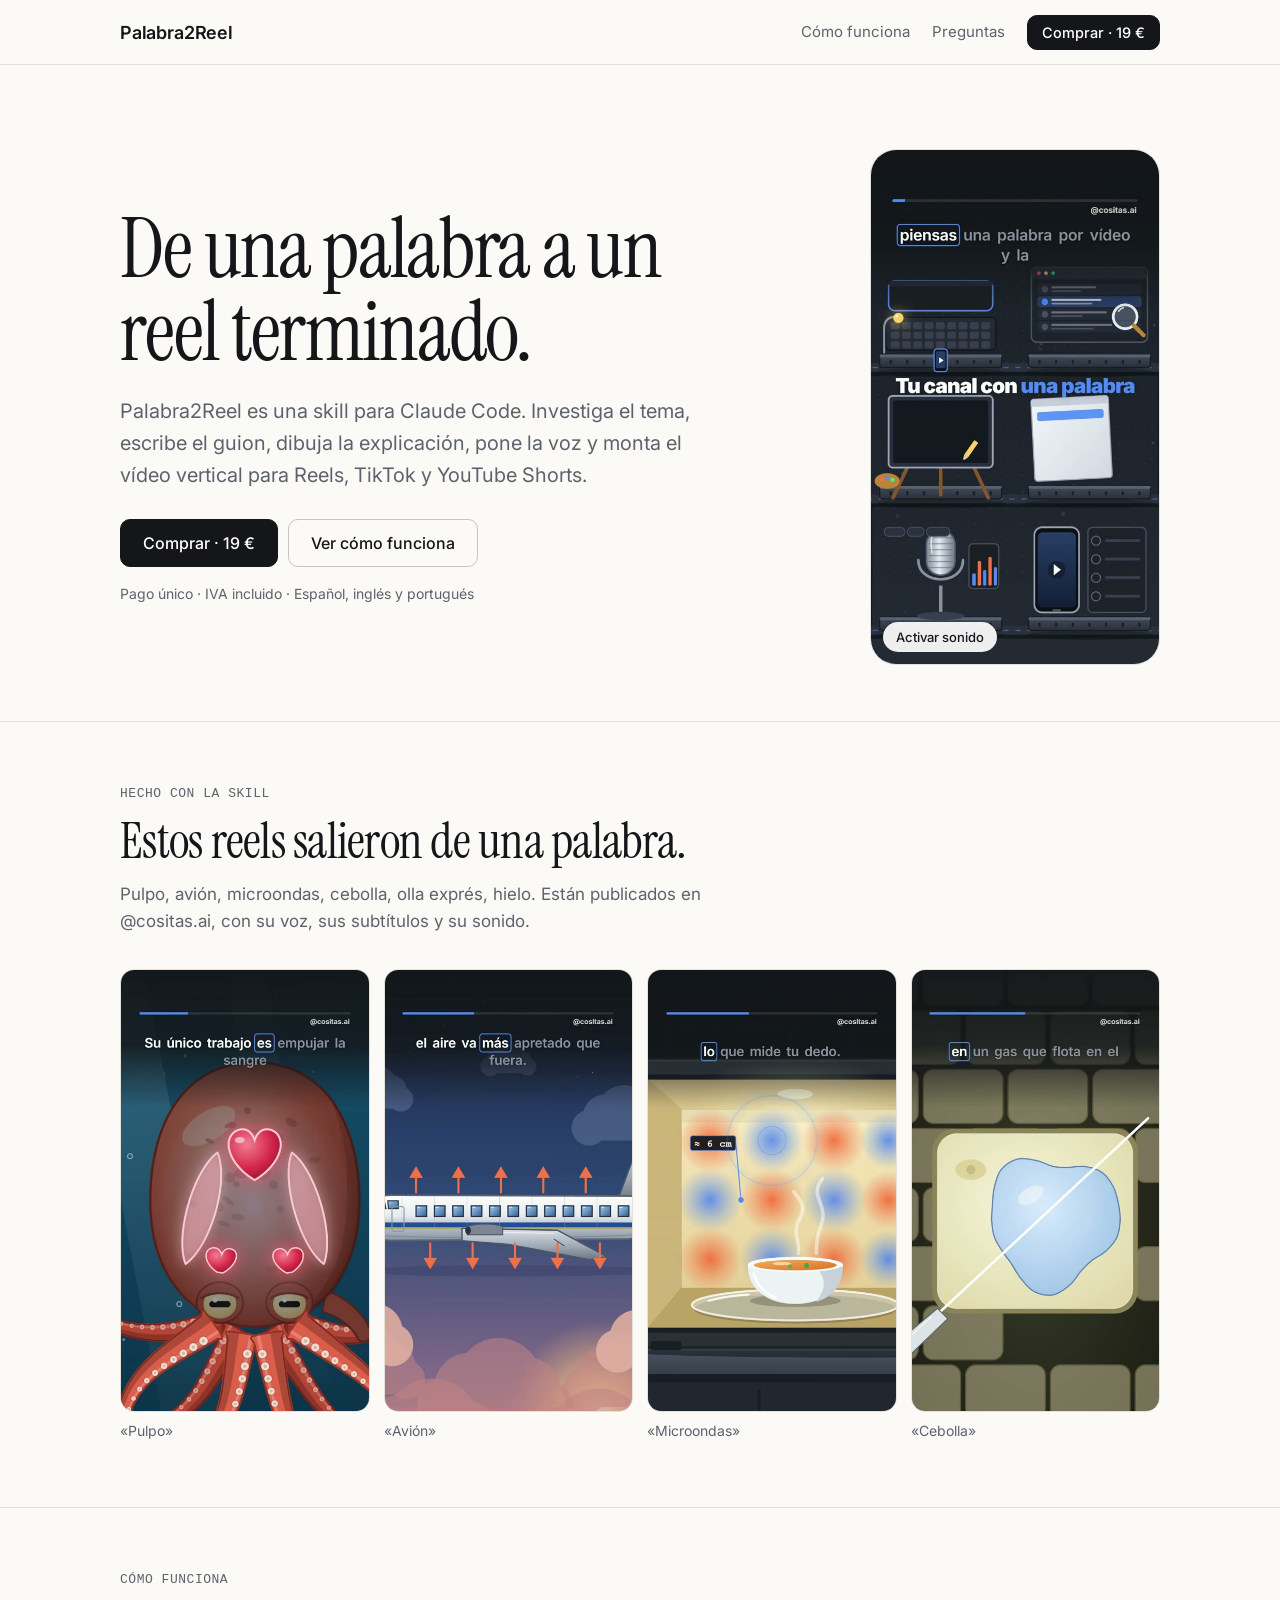
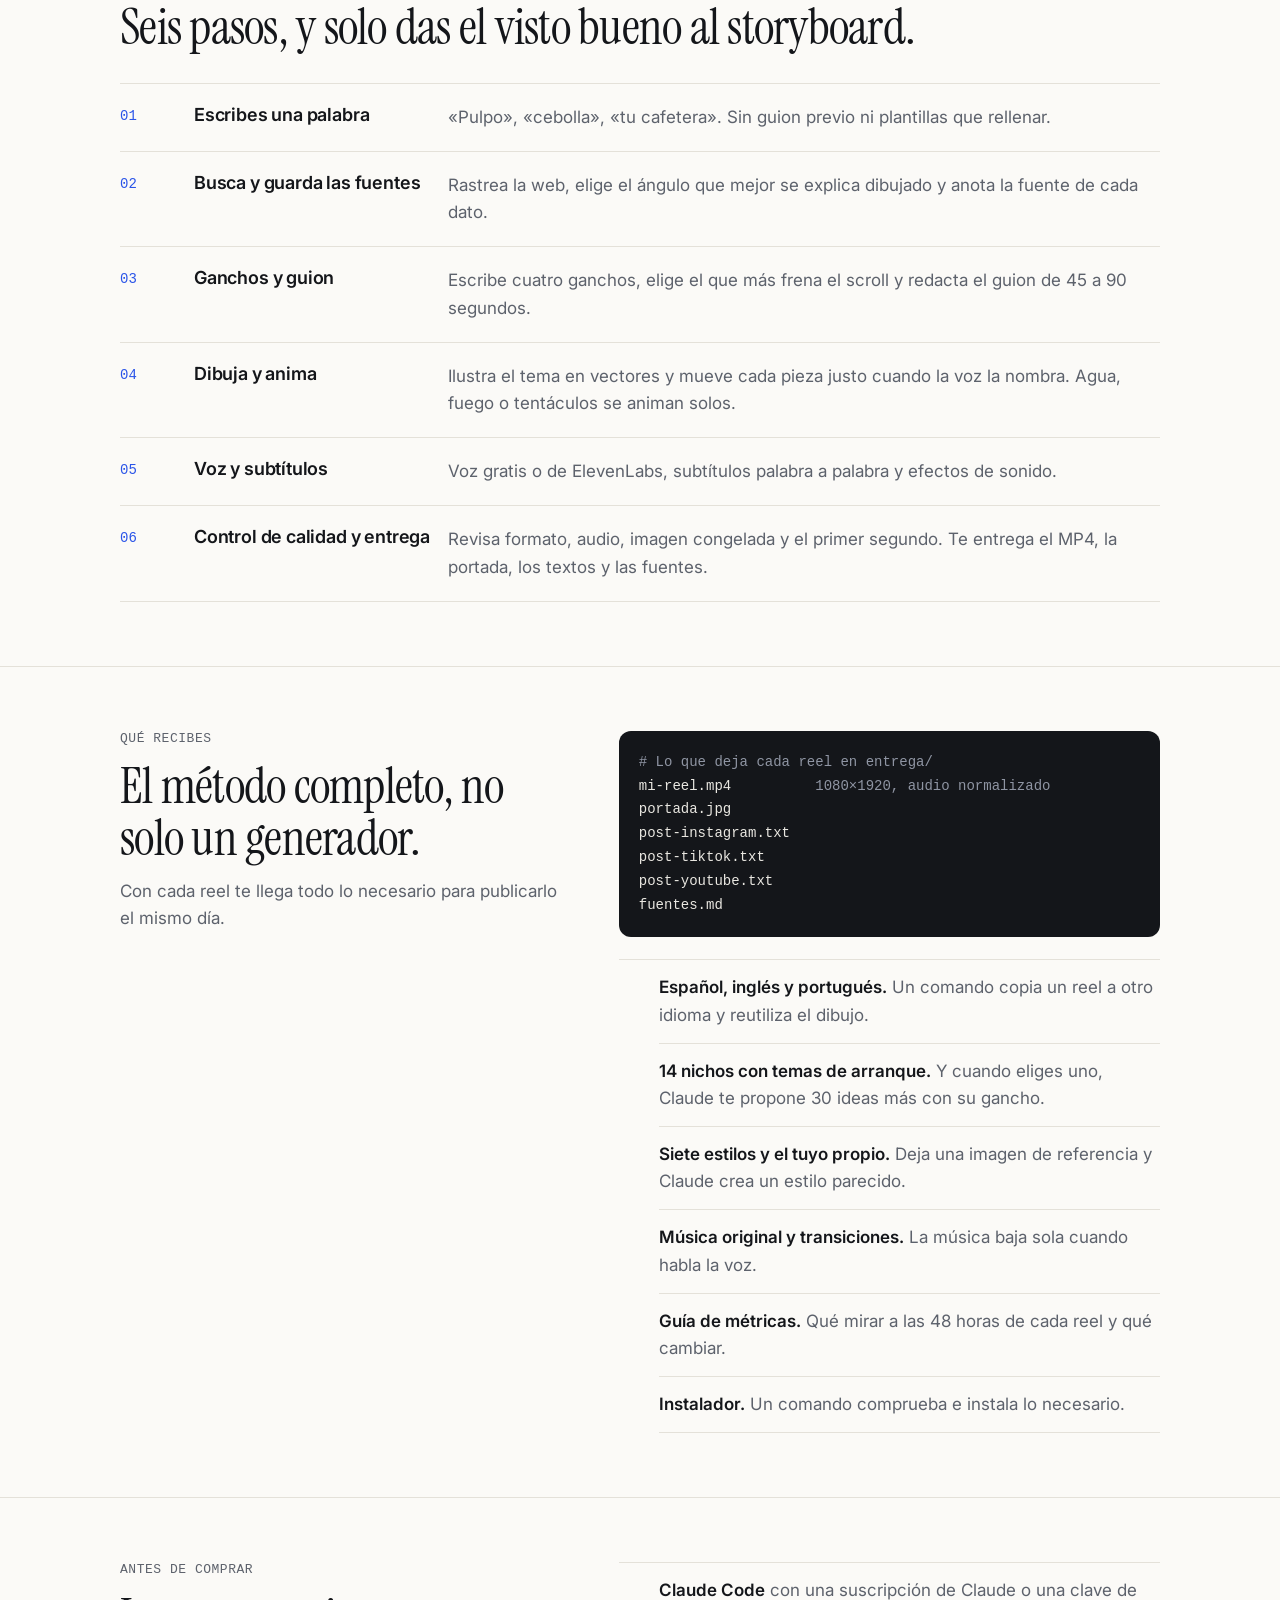
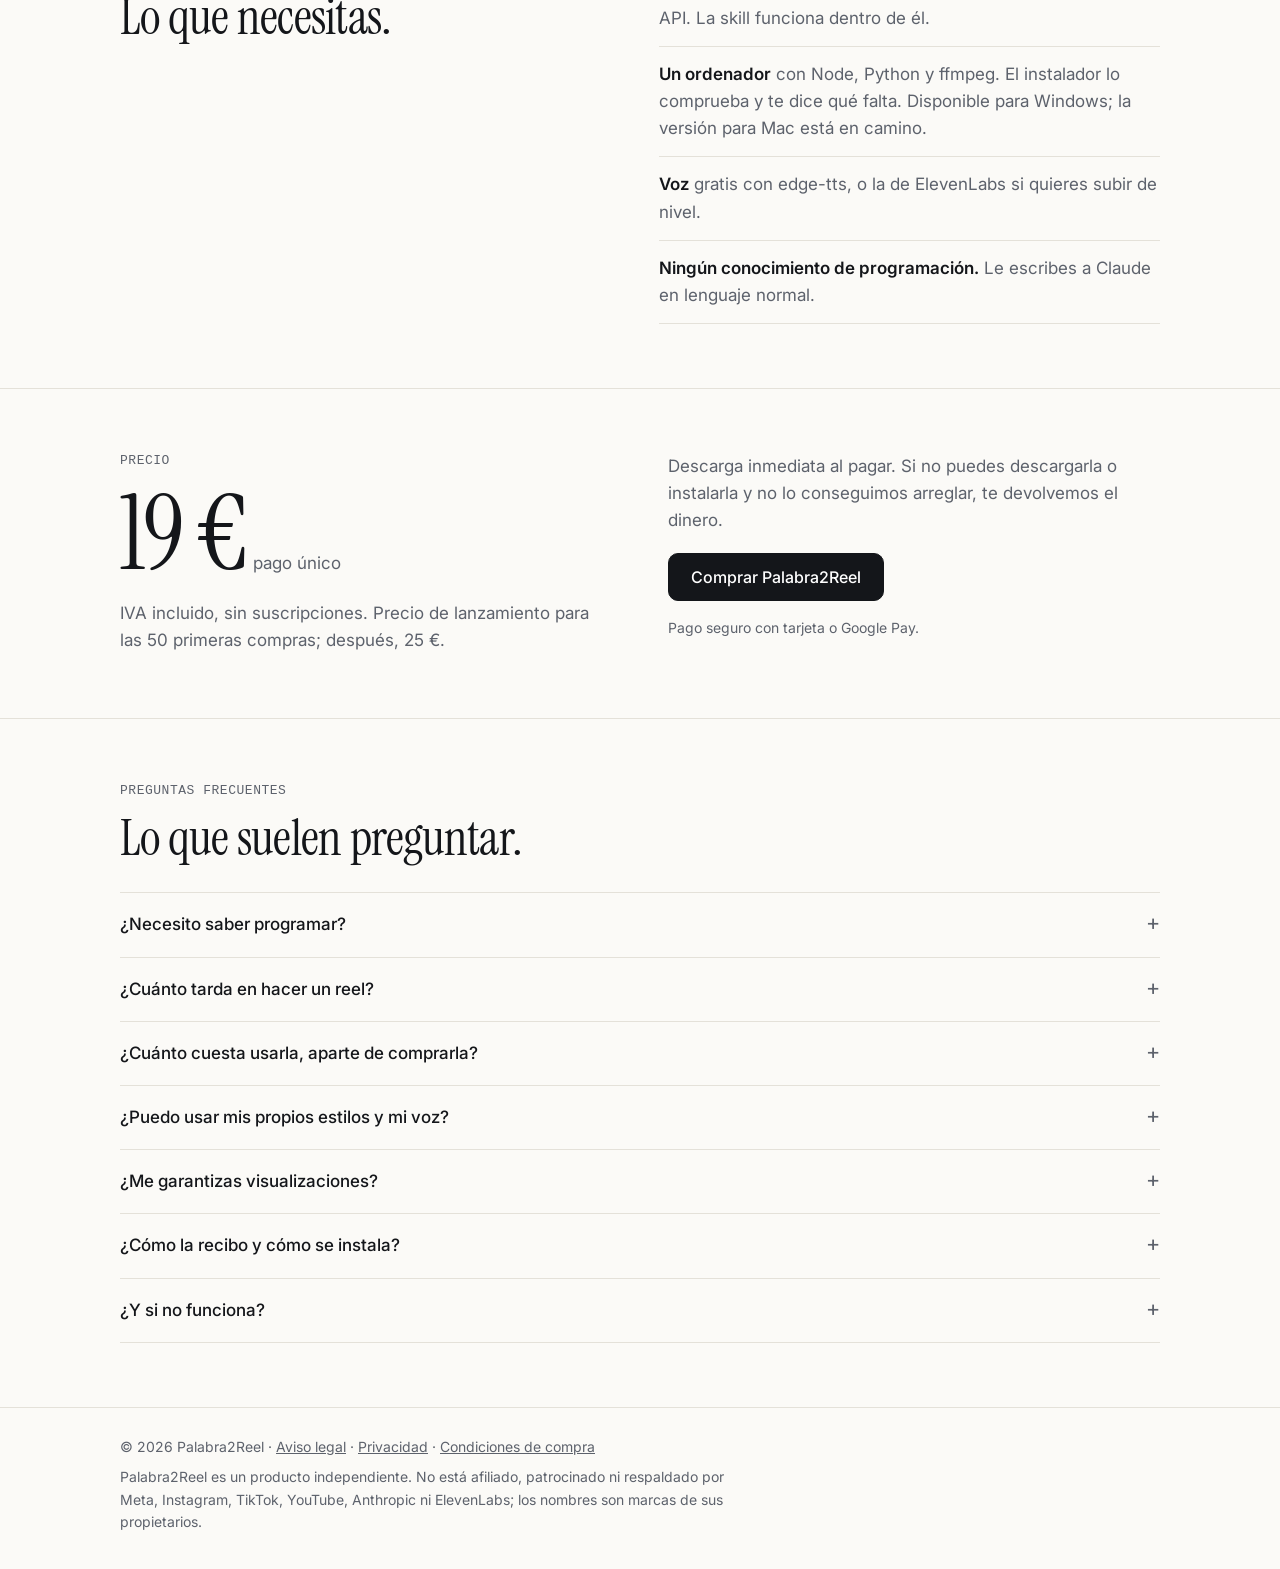
==== index.html @ 02dbc954 "Arregla el desbordamiento horizontal en móvil Co-Authored-By: Claude Opus 5.5 <noreply@anthropic.com" ====
<!doctype html>
<html lang="es">
<head>
<meta charset="utf-8">
<meta name="viewport" content="width=device-width, initial-scale=1">
<title>Palabra2Reel · De una palabra a un reel terminado</title>
<meta name="description" content="Palabra2Reel es una skill para Claude Code: investiga el tema, escribe el guion, dibuja la explicación, pone la voz y monta el vídeo vertical para Reels, TikTok y YouTube Shorts.">
<meta property="og:title" content="Palabra2Reel · De una palabra a un reel terminado">
<meta property="og:description" content="Una skill para Claude Code que convierte una palabra en un reel vertical con voz, subtítulos y sonido.">
<meta property="og:image" content="media/demo-poster.jpg">
<link rel="icon" href="media/logo-192.png">
<link rel="preconnect" href="https://fonts.googleapis.com">
<link rel="preconnect" href="https://fonts.gstatic.com" crossorigin>
<link href="https://fonts.googleapis.com/css2?family=Inter:wght@400;500;600&family=Instrument+Serif&display=swap" rel="stylesheet">
<style>
:root{
  --bg:#fbfaf7;--ink:#14161a;--muted:#5d626c;--line:#e4e1d9;--soft:#f2f0ea;--acc:#2a54e8;
  --serif:"Instrument Serif",Georgia,"Times New Roman",serif;
  --sans:Inter,system-ui,-apple-system,"Segoe UI",Roboto,sans-serif;
  --mono:ui-monospace,"SF Mono",Menlo,Consolas,monospace;
  --gut:20px;
}
*{box-sizing:border-box;margin:0}
html{scroll-behavior:smooth}
html,body{overflow-x:clip}
body{background:var(--bg);color:var(--ink);font:17px/1.6 var(--sans);-webkit-font-smoothing:antialiased;padding-bottom:76px}
.hero>*,.two>*,.price>*,.gallery>*{min-width:0}
a{color:inherit}
.wrap{max-width:1080px;margin:0 auto;padding:0 var(--gut)}
header{border-bottom:1px solid var(--line);background:var(--bg);position:sticky;top:0;z-index:10}
header .wrap{display:flex;align-items:center;justify-content:space-between;height:64px}
.word{font:600 18px var(--sans);letter-spacing:-.01em;text-decoration:none}
nav{display:flex;gap:22px;align-items:center;font-size:15px;color:var(--muted)}
nav a{text-decoration:none}
nav a:hover{color:var(--ink)}
nav .hide-s{display:none}
.btn{display:inline-flex;align-items:center;justify-content:center;background:var(--ink);color:#fff;font:500 16px var(--sans);padding:13px 22px;border-radius:10px;text-decoration:none;border:1px solid var(--ink);cursor:pointer}
.btn:hover{background:#2a2e36;color:#fff}
.btn.sm{padding:8px 14px;font-size:14.5px;color:#fff}
.btn.line{background:transparent;color:var(--ink);border-color:#c9c5ba}
.btn.line:hover{background:var(--soft);color:var(--ink)}
.hero{padding:48px 0 30px;display:grid;gap:40px}
h1{font:400 clamp(44px,9vw,84px)/.98 var(--serif);letter-spacing:-.02em}
.lead{font-size:clamp(17px,2.2vw,20px);color:var(--muted);max-width:30em;margin:22px 0 28px}
.actions{display:flex;gap:10px;flex-wrap:wrap}
.fine{font-size:14px;color:var(--muted);margin-top:16px}
.phone{justify-self:start;width:min(270px,70vw);aspect-ratio:9/16;border-radius:26px;overflow:hidden;border:1px solid var(--line);background:#000;position:relative}
.phone video{width:100%;height:100%;object-fit:cover;display:block}
.phone button{position:absolute;left:12px;bottom:12px;background:rgba(255,255,255,.92);color:var(--ink);border:0;border-radius:999px;padding:7px 13px;font:500 13px var(--sans);cursor:pointer}
section{padding:64px 0;border-top:1px solid var(--line)}
.kicker{font:500 13px var(--mono);letter-spacing:.04em;color:var(--muted);text-transform:uppercase;margin-bottom:14px}
h2{font:400 clamp(32px,5.4vw,50px)/1.04 var(--serif);letter-spacing:-.015em;max-width:16em}
.sub{color:var(--muted);max-width:36em;margin-top:14px}
.gallery{display:grid;grid-template-columns:repeat(2,1fr);gap:14px;margin-top:34px}
.gallery figure img{width:100%;display:block;border-radius:14px;border:1px solid var(--line);aspect-ratio:9/16;object-fit:cover}
.gallery figcaption{font-size:14px;color:var(--muted);margin-top:8px}
.rows{margin-top:30px;border-top:1px solid var(--line)}
.row{display:grid;grid-template-columns:44px 1fr;gap:6px 14px;padding:20px 0;border-bottom:1px solid var(--line)}
.row .n{font:500 14px var(--mono);color:var(--acc);padding-top:4px}
.row h3{font:600 18px var(--sans);letter-spacing:-.01em}
.row p{color:var(--muted);grid-column:2;max-width:42em}
.two{display:grid;gap:34px}
.list{border-top:1px solid var(--line)}
.list li{list-style:none;padding:14px 0;border-bottom:1px solid var(--line)}
.list b{font-weight:600}
.list span{color:var(--muted)}
pre{background:#14161a;color:#e9e7e1;border-radius:12px;padding:20px;font:14px/1.7 var(--mono);overflow:auto}
pre i{color:#8f95a3;font-style:normal}
.price{display:grid;gap:26px;align-items:start}
.price .big{font:400 clamp(64px,12vw,104px)/1 var(--serif);letter-spacing:-.03em}
.price .big small{font:400 17px var(--sans);color:var(--muted);letter-spacing:0;margin-left:8px}
details{border-bottom:1px solid var(--line);padding:18px 0}
details:first-of-type{border-top:1px solid var(--line);margin-top:28px}
summary{cursor:pointer;font-weight:500;list-style:none;display:flex;justify-content:space-between;gap:16px}
summary::after{content:"+";font:400 22px/1 var(--sans);color:var(--muted)}
details[open] summary::after{content:"–"}
details p{color:var(--muted);margin-top:10px;max-width:44em}
footer{border-top:1px solid var(--line);padding:28px 0 36px;font-size:14px;color:var(--muted)}
footer a{color:var(--muted)}
.bar{position:fixed;left:0;right:0;bottom:0;z-index:20;background:rgba(251,250,247,.96);border-top:1px solid var(--line);padding:10px var(--gut) calc(10px + env(safe-area-inset-bottom));display:flex;align-items:center;justify-content:space-between;gap:12px}
.bar span{font-size:14px;color:var(--muted);line-height:1.3}
.bar b{color:var(--ink);font-weight:600}
@media(min-width:820px){
  body{padding-bottom:0}.bar{display:none}
  nav .hide-s{display:inline}
  .hero{grid-template-columns:1.25fr .75fr;align-items:center;padding:84px 0 56px}
  .phone{justify-self:end;width:290px}
  .gallery{grid-template-columns:repeat(4,1fr)}
  .two{grid-template-columns:.9fr 1.1fr;gap:56px}
  .price{grid-template-columns:1fr 1fr;gap:56px}
  .row{grid-template-columns:60px 240px 1fr}.row p{grid-column:3}
}
@media(prefers-reduced-motion:reduce){html{scroll-behavior:auto}}
</style>
</head>
<body>
<header>
  <div class="wrap">
    <a class="word" href="#">Palabra2Reel</a>
    <nav><a class="hide-s" href="#como">Cómo funciona</a><a class="hide-s" href="#faq">Preguntas</a><a class="btn sm buy" href="#precio">Comprar · 19 €</a></nav>
  </div>
</header>

<main>
<div class="wrap">
  <div class="hero">
    <div>
      <h1>De una palabra a un reel terminado.</h1>
      <p class="lead">Palabra2Reel es una skill para Claude Code. Investiga el tema, escribe el guion, dibuja la explicación, pone la voz y monta el vídeo vertical para Reels, TikTok y YouTube Shorts.</p>
      <div class="actions">
        <a class="btn buy" href="#precio">Comprar · 19 €</a>
        <a class="btn line" href="#como">Ver cómo funciona</a>
      </div>
      <p class="fine">Pago único · IVA incluido · Español, inglés y portugués</p>
    </div>
    <div class="phone">
      <video id="demo" src="media/demo.mp4" poster="media/demo-poster.jpg" muted loop playsinline preload="metadata" aria-label="Reel de demostración hecho con la skill"></video>
      <button id="snd" type="button">Activar sonido</button>
    </div>
  </div>
</div>

<section>
  <div class="wrap">
    <p class="kicker">Hecho con la skill</p>
    <h2>Estos reels salieron de una palabra.</h2>
    <p class="sub">Pulpo, avión, microondas, cebolla, olla exprés, hielo. Están publicados en @cositas.ai, con su voz, sus subtítulos y su sonido.</p>
    <div class="gallery">
      <figure><img src="media/g-pulpo.jpg" alt="Reel sobre el pulpo" loading="lazy"><figcaption>«Pulpo»</figcaption></figure>
      <figure><img src="media/g-avion.jpg" alt="Reel sobre las ventanillas de los aviones" loading="lazy"><figcaption>«Avión»</figcaption></figure>
      <figure><img src="media/g-microondas.jpg" alt="Reel sobre el microondas" loading="lazy"><figcaption>«Microondas»</figcaption></figure>
      <figure><img src="media/g-cebolla.jpg" alt="Reel sobre la cebolla" loading="lazy"><figcaption>«Cebolla»</figcaption></figure>
    </div>
  </div>
</section>

<section id="como">
  <div class="wrap">
    <p class="kicker">Cómo funciona</p>
    <h2>Seis pasos, y solo das el visto bueno al storyboard.</h2>
    <div class="rows">
      <div class="row"><span class="n">01</span><h3>Escribes una palabra</h3><p>«Pulpo», «cebolla», «tu cafetera». Sin guion previo ni plantillas que rellenar.</p></div>
      <div class="row"><span class="n">02</span><h3>Busca y guarda las fuentes</h3><p>Rastrea la web, elige el ángulo que mejor se explica dibujado y anota la fuente de cada dato.</p></div>
      <div class="row"><span class="n">03</span><h3>Ganchos y guion</h3><p>Escribe cuatro ganchos, elige el que más frena el scroll y redacta el guion de 45 a 90 segundos.</p></div>
      <div class="row"><span class="n">04</span><h3>Dibuja y anima</h3><p>Ilustra el tema en vectores y mueve cada pieza justo cuando la voz la nombra. Agua, fuego o tentáculos se animan solos.</p></div>
      <div class="row"><span class="n">05</span><h3>Voz y subtítulos</h3><p>Voz gratis o de ElevenLabs, subtítulos palabra a palabra y efectos de sonido.</p></div>
      <div class="row"><span class="n">06</span><h3>Control de calidad y entrega</h3><p>Revisa formato, audio, imagen congelada y el primer segundo. Te entrega el MP4, la portada, los textos y las fuentes.</p></div>
    </div>
  </div>
</section>

<section>
  <div class="wrap two">
    <div>
      <p class="kicker">Qué recibes</p>
      <h2>El método completo, no solo un generador.</h2>
      <p class="sub">Con cada reel te llega todo lo necesario para publicarlo el mismo día.</p>
    </div>
    <div>
      <pre><i># Lo que deja cada reel en entrega/</i>
mi-reel.mp4          <i>1080×1920, audio normalizado</i>
portada.jpg
post-instagram.txt
post-tiktok.txt
post-youtube.txt
fuentes.md</pre>
      <ul class="list" style="margin-top:22px">
        <li><b>Español, inglés y portugués.</b> <span>Un comando copia un reel a otro idioma y reutiliza el dibujo.</span></li>
        <li><b>14 nichos con temas de arranque.</b> <span>Y cuando eliges uno, Claude te propone 30 ideas más con su gancho.</span></li>
        <li><b>Siete estilos y el tuyo propio.</b> <span>Deja una imagen de referencia y Claude crea un estilo parecido.</span></li>
        <li><b>Música original y transiciones.</b> <span>La música baja sola cuando habla la voz.</span></li>
        <li><b>Guía de métricas.</b> <span>Qué mirar a las 48 horas de cada reel y qué cambiar.</span></li>
        <li><b>Instalador.</b> <span>Un comando comprueba e instala lo necesario.</span></li>
      </ul>
    </div>
  </div>
</section>

<section>
  <div class="wrap two">
    <div>
      <p class="kicker">Antes de comprar</p>
      <h2>Lo que necesitas.</h2>
    </div>
    <ul class="list" style="margin-top:0">
      <li><b>Claude Code</b> <span>con una suscripción de Claude o una clave de API. La skill funciona dentro de él.</span></li>
      <li><b>Un ordenador</b> <span>con Node, Python y ffmpeg. El instalador lo comprueba y te dice qué falta. Disponible para Windows; la versión para Mac está en camino.</span></li>
      <li><b>Voz</b> <span>gratis con edge-tts, o la de ElevenLabs si quieres subir de nivel.</span></li>
      <li><b>Ningún conocimiento de programación.</b> <span>Le escribes a Claude en lenguaje normal.</span></li>
    </ul>
  </div>
</section>

<section id="precio">
  <div class="wrap price">
    <div>
      <p class="kicker">Precio</p>
      <div class="big">19 €<small>pago único</small></div>
      <p class="sub">IVA incluido, sin suscripciones. Precio de lanzamiento para las 50 primeras compras; después, 25 €.</p>
    </div>
    <div>
      <p style="color:var(--muted);margin-bottom:18px">Descarga inmediata al pagar. Si no puedes descargarla o instalarla y no lo conseguimos arreglar, te devolvemos el dinero.</p>
      <a class="btn buy" href="#precio">Comprar Palabra2Reel</a>
      <p class="fine">Pago seguro con tarjeta o Google Pay.</p>
    </div>
  </div>
</section>

<section id="faq">
  <div class="wrap">
    <p class="kicker">Preguntas frecuentes</p>
    <h2>Lo que suelen preguntar.</h2>
    <details><summary>¿Necesito saber programar?</summary><p>No. Instalas la skill siguiendo unos pasos y, a partir de ahí, le escribes a Claude Code una palabra, como «pulpo». Claude hace el resto y te enseña un storyboard para que digas «adelante».</p></details>
    <details><summary>¿Cuánto tarda en hacer un reel?</summary><p>El montaje de un vídeo de un minuto tarda unos cinco minutos en nuestro ordenador. Antes, Claude investiga, escribe y dibuja; tú no pasas horas editando.</p></details>
    <details><summary>¿Cuánto cuesta usarla, aparte de comprarla?</summary><p>La skill no tiene cuota. Usas tu plan de Claude, o tu clave de API, y si lo eliges, créditos de ElevenLabs. Con la voz gratis de edge-tts no hay coste extra.</p></details>
    <details><summary>¿Puedo usar mis propios estilos y mi voz?</summary><p>Sí. Puedes crear estilos propios y usar cualquier voz de tu cuenta de ElevenLabs. La skill genera una página para escuchar voces y elegir de oído.</p></details>
    <details><summary>¿Me garantizas visualizaciones?</summary><p>Nadie puede prometer alcance. Lo que sí tienes es todo lo que está en tu mano: ganchos pensados para frenar el scroll, el formato que mejor funciona en vertical, textos listos para cada plataforma y una guía para medir qué gana y repetirlo.</p></details>
    <details><summary>¿Cómo la recibo y cómo se instala?</summary><p>Al pagar aparece la descarga al instante. Descomprimes el archivo y haces doble clic en el instalador (hay uno para Windows y otro para Mac): copia la skill a Claude Code y prepara lo necesario en un par de minutos. Después abres Claude Code y escribes «Prepara Palabra2Reel y hazme un reel de “pulpo”». Dentro del archivo hay una guía de una página, y preparamos un vídeo corto con los pasos.</p></details>
    <details><summary>¿Y si no funciona?</summary><p>Escríbenos a <a href="mailto:hola@macvfx.es">hola@macvfx.es</a> o por mensaje directo a @cositas.ai en Instagram y lo arreglamos. Si no lo conseguimos, te devolvemos el dinero.</p></details>
  </div>
</section>
</main>

<footer>
  <div class="wrap">
    <p>© 2026 Palabra2Reel · <a href="legal.html#aviso">Aviso legal</a> · <a href="legal.html#privacidad">Privacidad</a> · <a href="legal.html#condiciones">Condiciones de compra</a></p>
    <p style="margin-top:8px;max-width:44em">Palabra2Reel es un producto independiente. No está afiliado, patrocinado ni respaldado por Meta, Instagram, TikTok, YouTube, Anthropic ni ElevenLabs; los nombres son marcas de sus propietarios.</p>
  </div>
</footer>

<div class="bar"><span><b>Palabra2Reel</b><br>19 € · pago único</span><a class="btn buy" href="#precio">Comprar</a></div>

<script>
// Enlace de compra: sustituir por la URL del producto (Gumroad…) y todos los botones apuntarán a ella.
const BUY_URL = "https://macvfx.gumroad.com/l/palabra2reel?wanted=true";
if (BUY_URL) document.querySelectorAll("a.buy").forEach((a) => { a.href = BUY_URL; });

const v = document.getElementById("demo"), b = document.getElementById("snd");
try { v.play().catch(() => {}); } catch (e) {}
b.addEventListener("click", () => {
  const sound = v.muted;
  v.muted = !sound;
  if (sound) v.currentTime = 0;
  v.play();
  b.textContent = sound ? "Silenciar" : "Activar sonido";
});
</script>
</body>
</html>
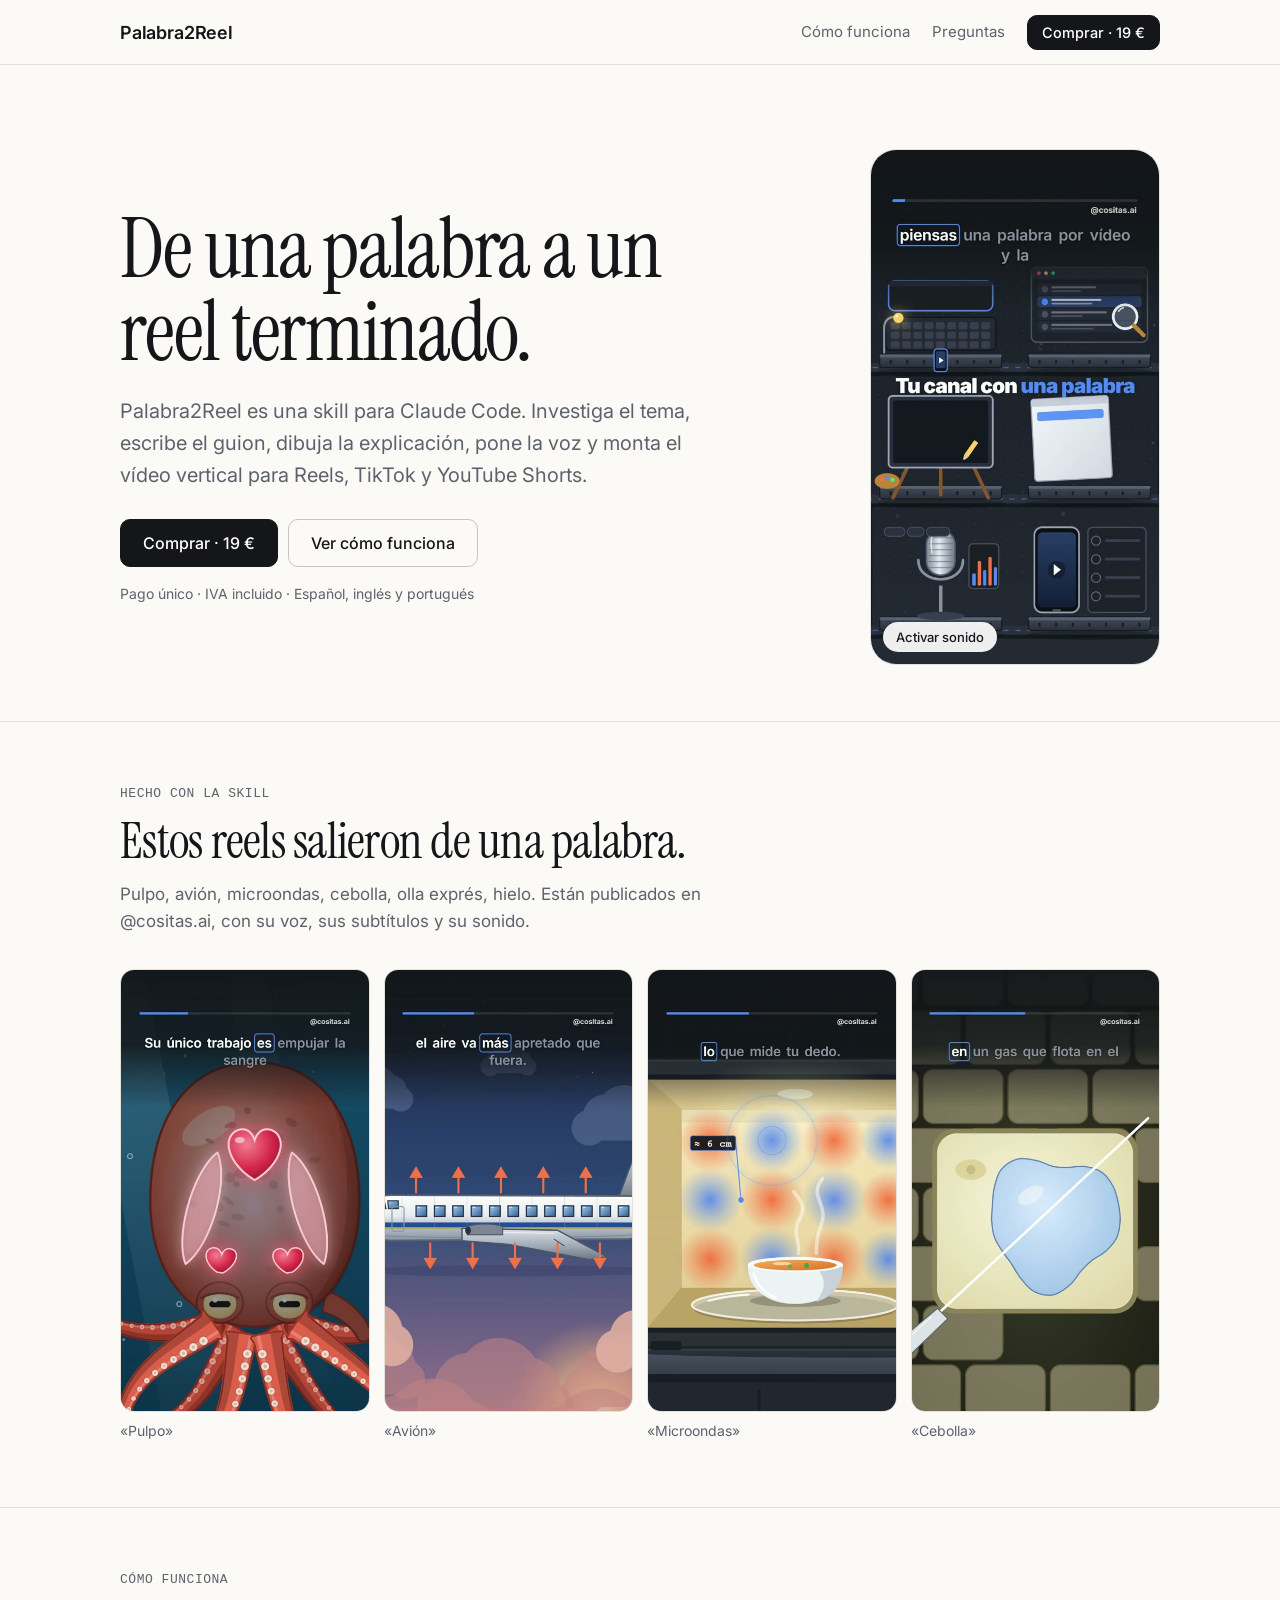
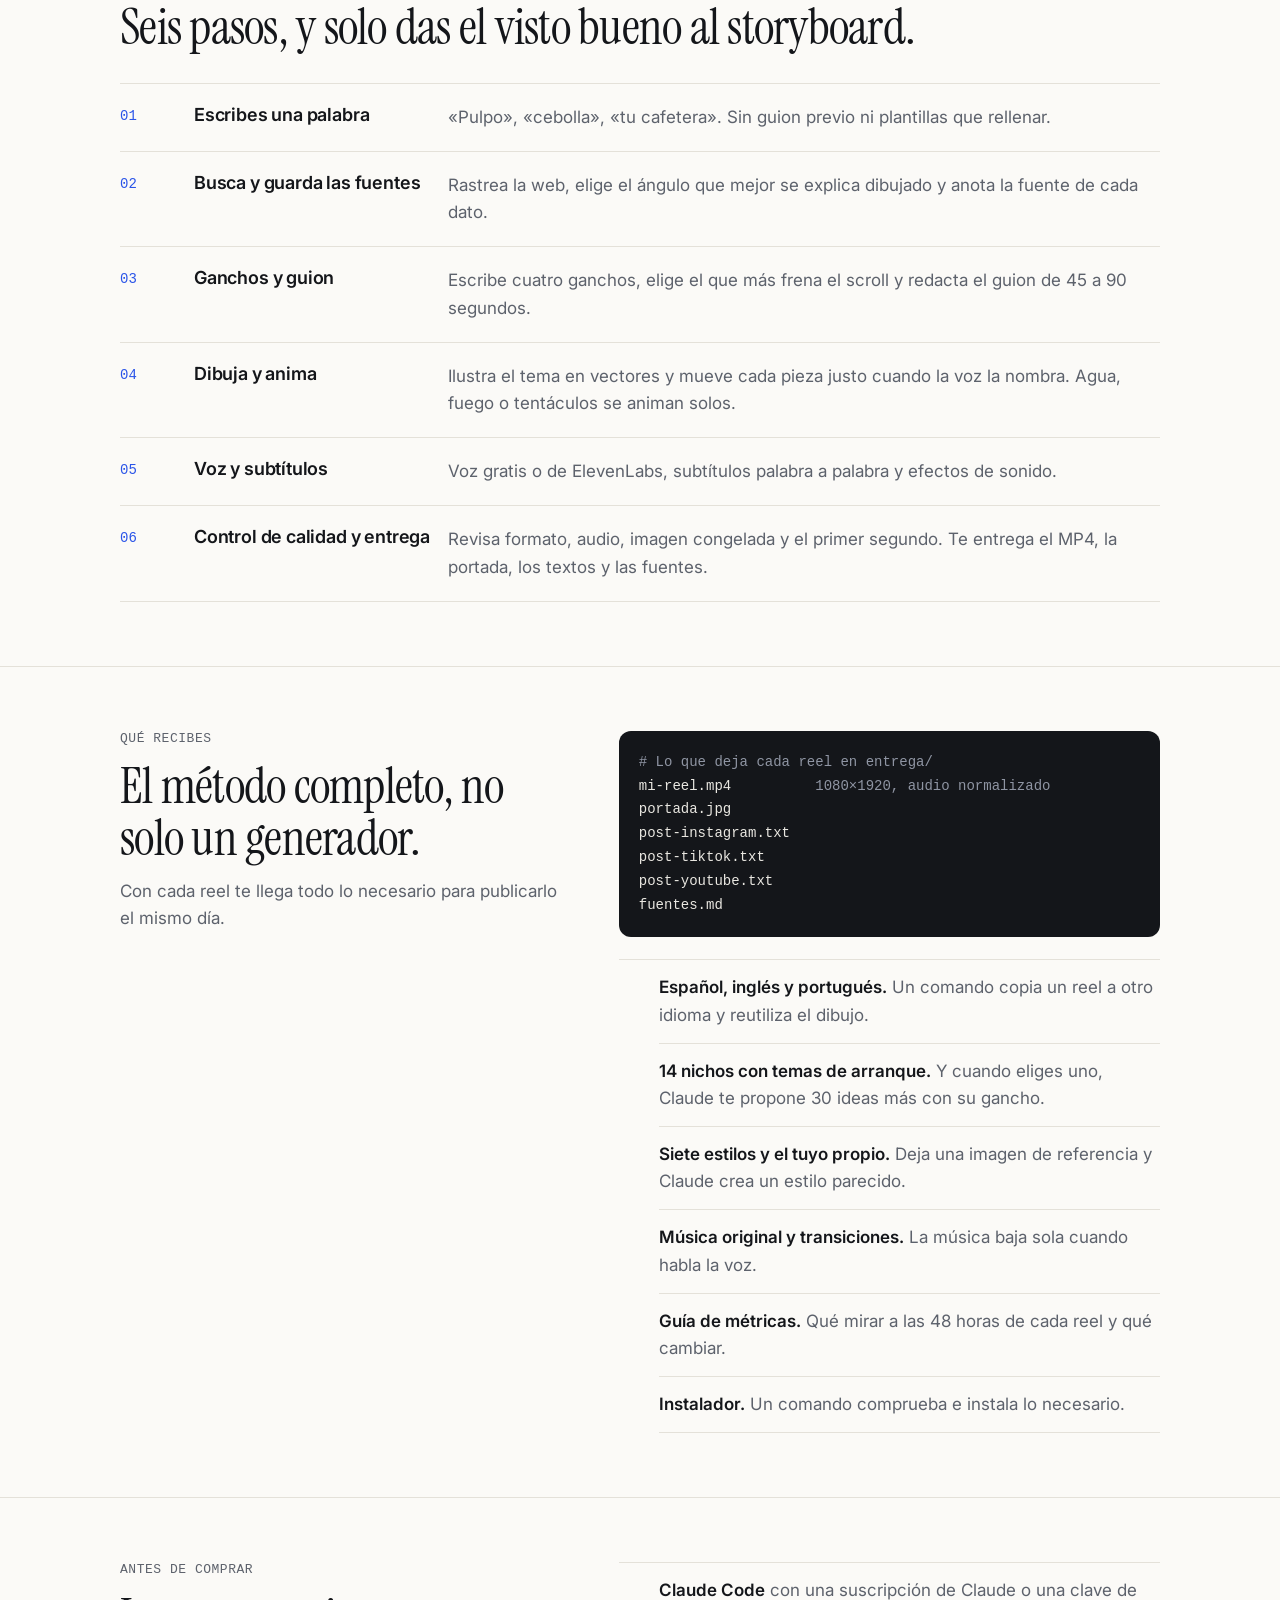
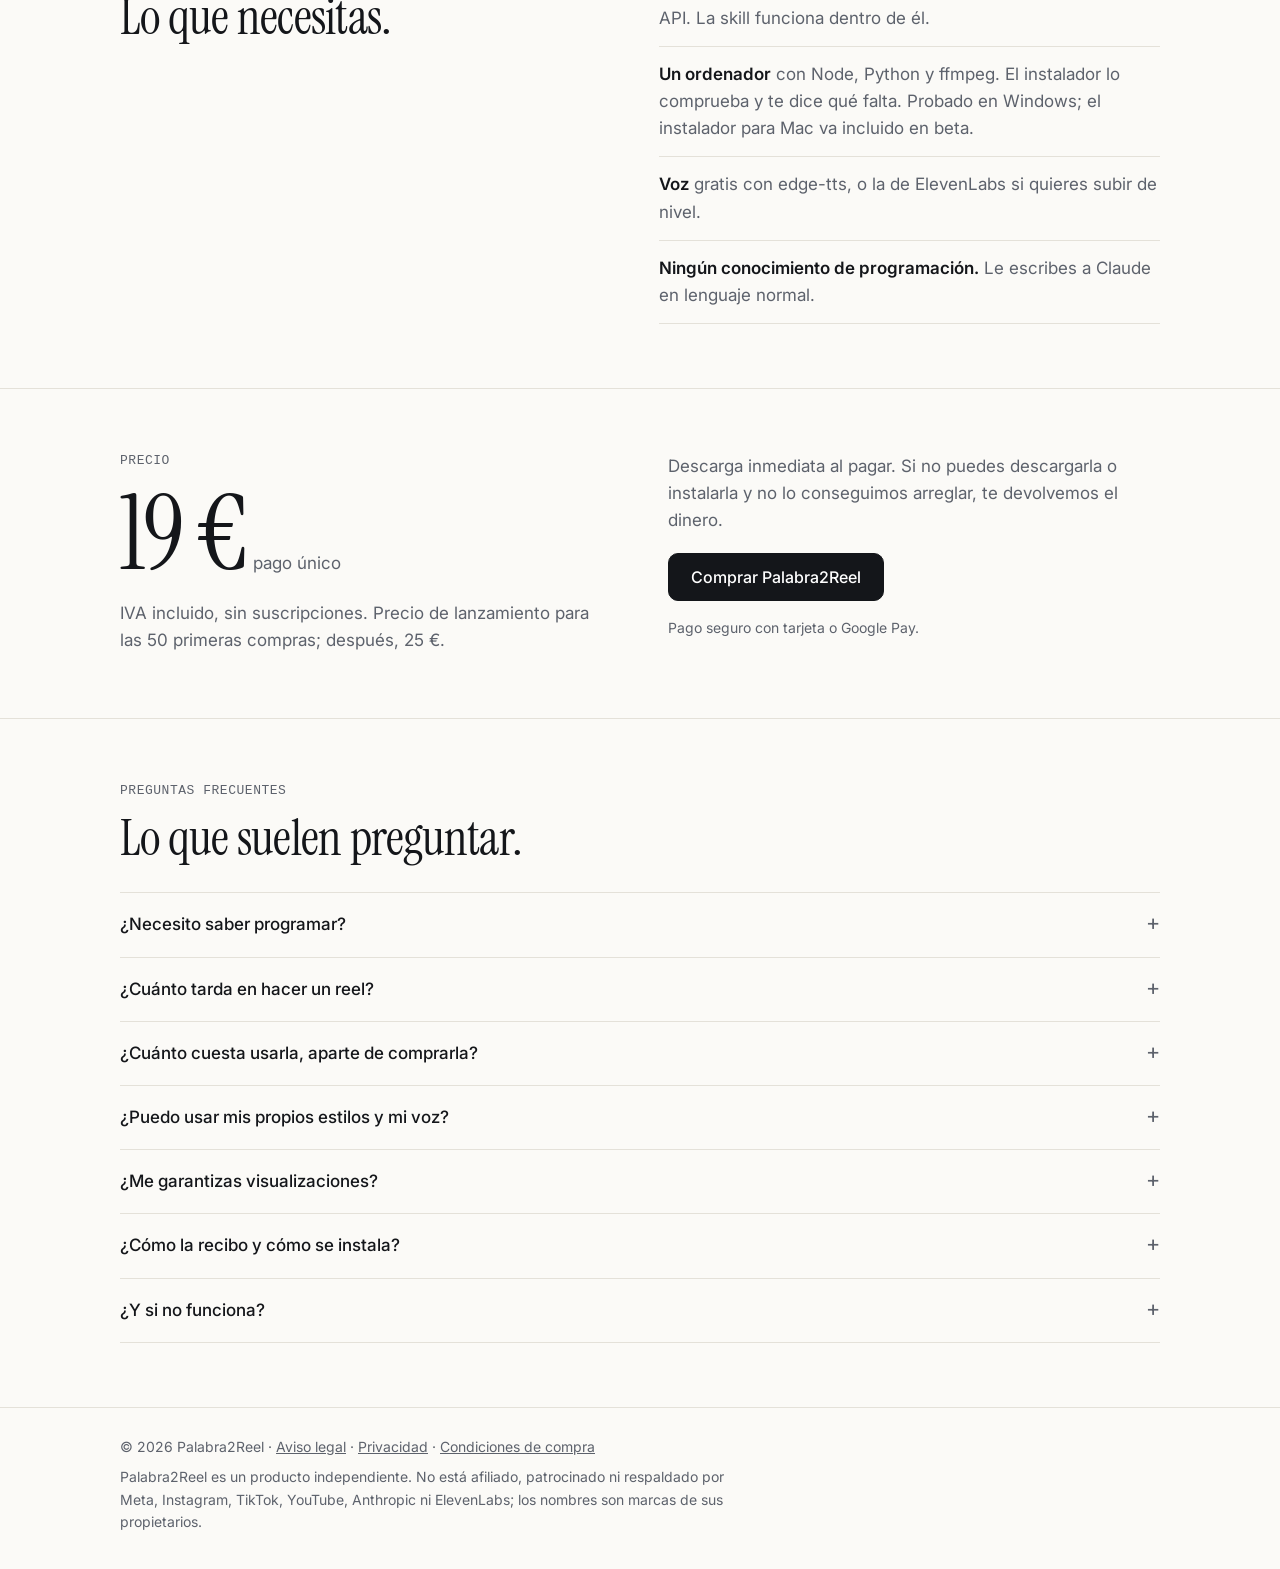
==== commit b7b93daf: "Aclara que el instalador de Mac va en beta Co-Authored-By: Claude Opus 5.5 <noreply@anthropic.com>" ====
--- a/index.html
+++ b/index.html
@@ -184,7 +184,7 @@
     </div>
     <ul class="list" style="margin-top:0">
       <li><b>Claude Code</b> <span>con una suscripción de Claude o una clave de API. La skill funciona dentro de él.</span></li>
-      <li><b>Un ordenador</b> <span>con Node, Python y ffmpeg. El instalador lo comprueba y te dice qué falta. Disponible para Windows; la versión para Mac está en camino.</span></li>
+      <li><b>Un ordenador</b> <span>con Node, Python y ffmpeg. El instalador lo comprueba y te dice qué falta. Probado en Windows; el instalador para Mac va incluido en beta.</span></li>
       <li><b>Voz</b> <span>gratis con edge-tts, o la de ElevenLabs si quieres subir de nivel.</span></li>
       <li><b>Ningún conocimiento de programación.</b> <span>Le escribes a Claude en lenguaje normal.</span></li>
     </ul>
@@ -215,7 +215,7 @@
     <details><summary>¿Cuánto cuesta usarla, aparte de comprarla?</summary><p>La skill no tiene cuota. Usas tu plan de Claude, o tu clave de API, y si lo eliges, créditos de ElevenLabs. Con la voz gratis de edge-tts no hay coste extra.</p></details>
     <details><summary>¿Puedo usar mis propios estilos y mi voz?</summary><p>Sí. Puedes crear estilos propios y usar cualquier voz de tu cuenta de ElevenLabs. La skill genera una página para escuchar voces y elegir de oído.</p></details>
     <details><summary>¿Me garantizas visualizaciones?</summary><p>Nadie puede prometer alcance. Lo que sí tienes es todo lo que está en tu mano: ganchos pensados para frenar el scroll, el formato que mejor funciona en vertical, textos listos para cada plataforma y una guía para medir qué gana y repetirlo.</p></details>
-    <details><summary>¿Cómo la recibo y cómo se instala?</summary><p>Al pagar aparece la descarga al instante. Descomprimes el archivo y haces doble clic en el instalador (hay uno para Windows y otro para Mac): copia la skill a Claude Code y prepara lo necesario en un par de minutos. Después abres Claude Code y escribes «Prepara Palabra2Reel y hazme un reel de “pulpo”». Dentro del archivo hay una guía de una página, y preparamos un vídeo corto con los pasos.</p></details>
+    <details><summary>¿Cómo la recibo y cómo se instala?</summary><p>Al pagar aparece la descarga al instante. Descomprimes el archivo y haces doble clic en el instalador (el de Windows está probado; el de Mac va en beta y, si te da guerra, te ayudamos por correo): copia la skill a Claude Code y prepara lo necesario en un par de minutos. Después abres Claude Code y escribes «Prepara Palabra2Reel y hazme un reel de “pulpo”». Dentro del archivo hay una guía de una página, y preparamos un vídeo corto con los pasos.</p></details>
     <details><summary>¿Y si no funciona?</summary><p>Escríbenos a <a href="mailto:hola@macvfx.es">hola@macvfx.es</a> o por mensaje directo a @cositas.ai en Instagram y lo arreglamos. Si no lo conseguimos, te devolvemos el dinero.</p></details>
   </div>
 </section>
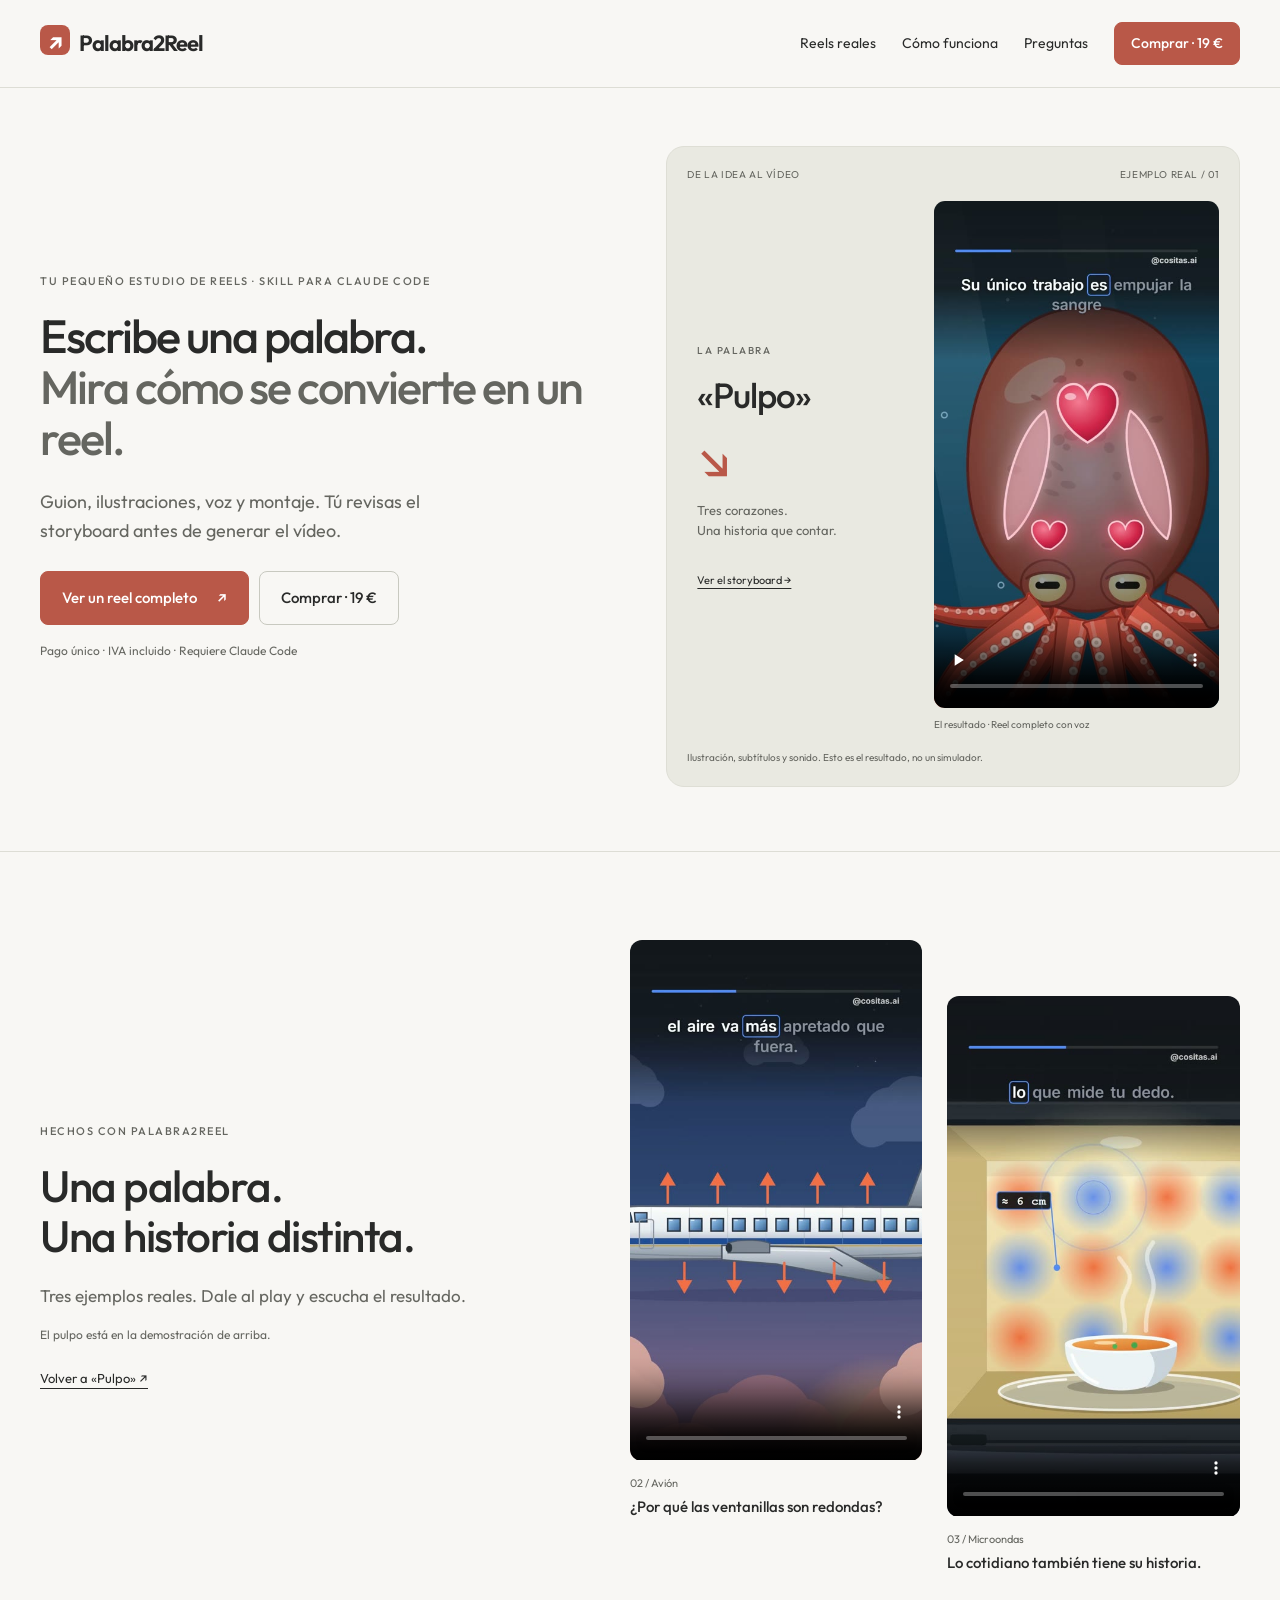
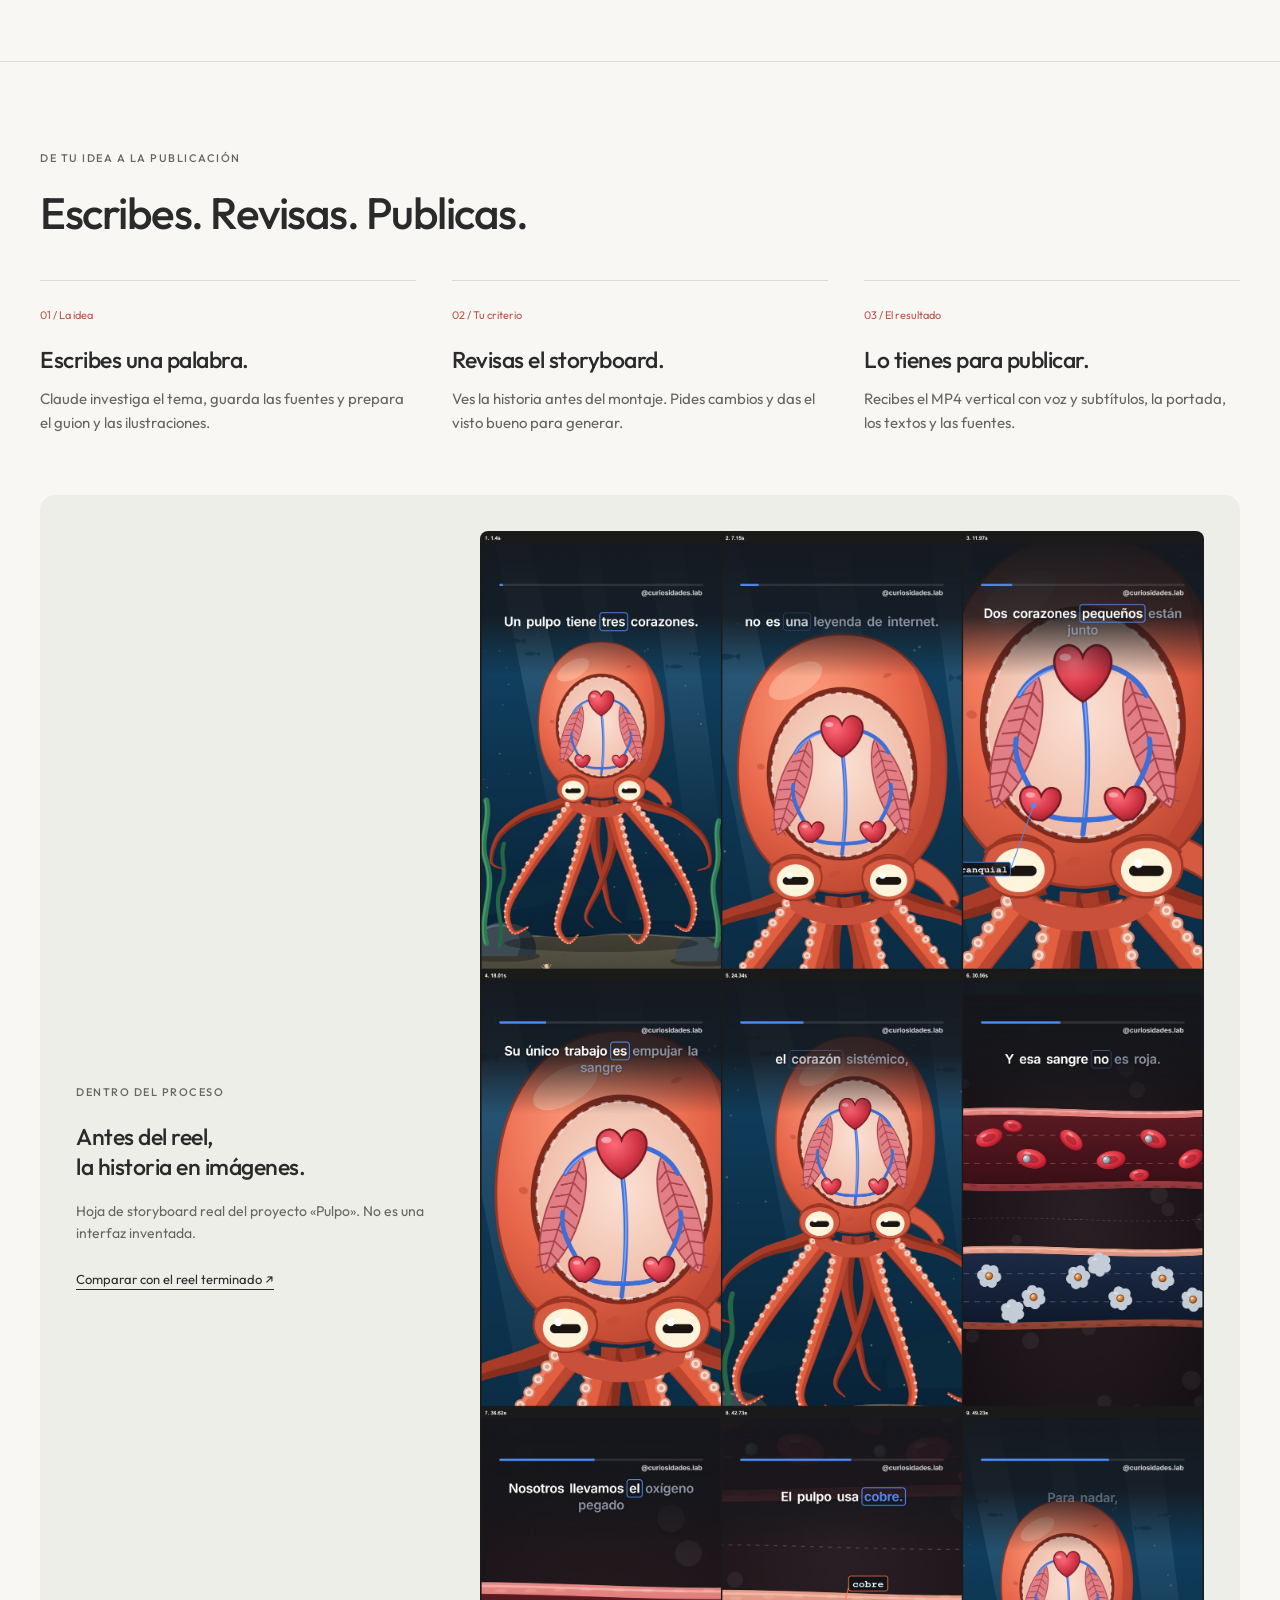
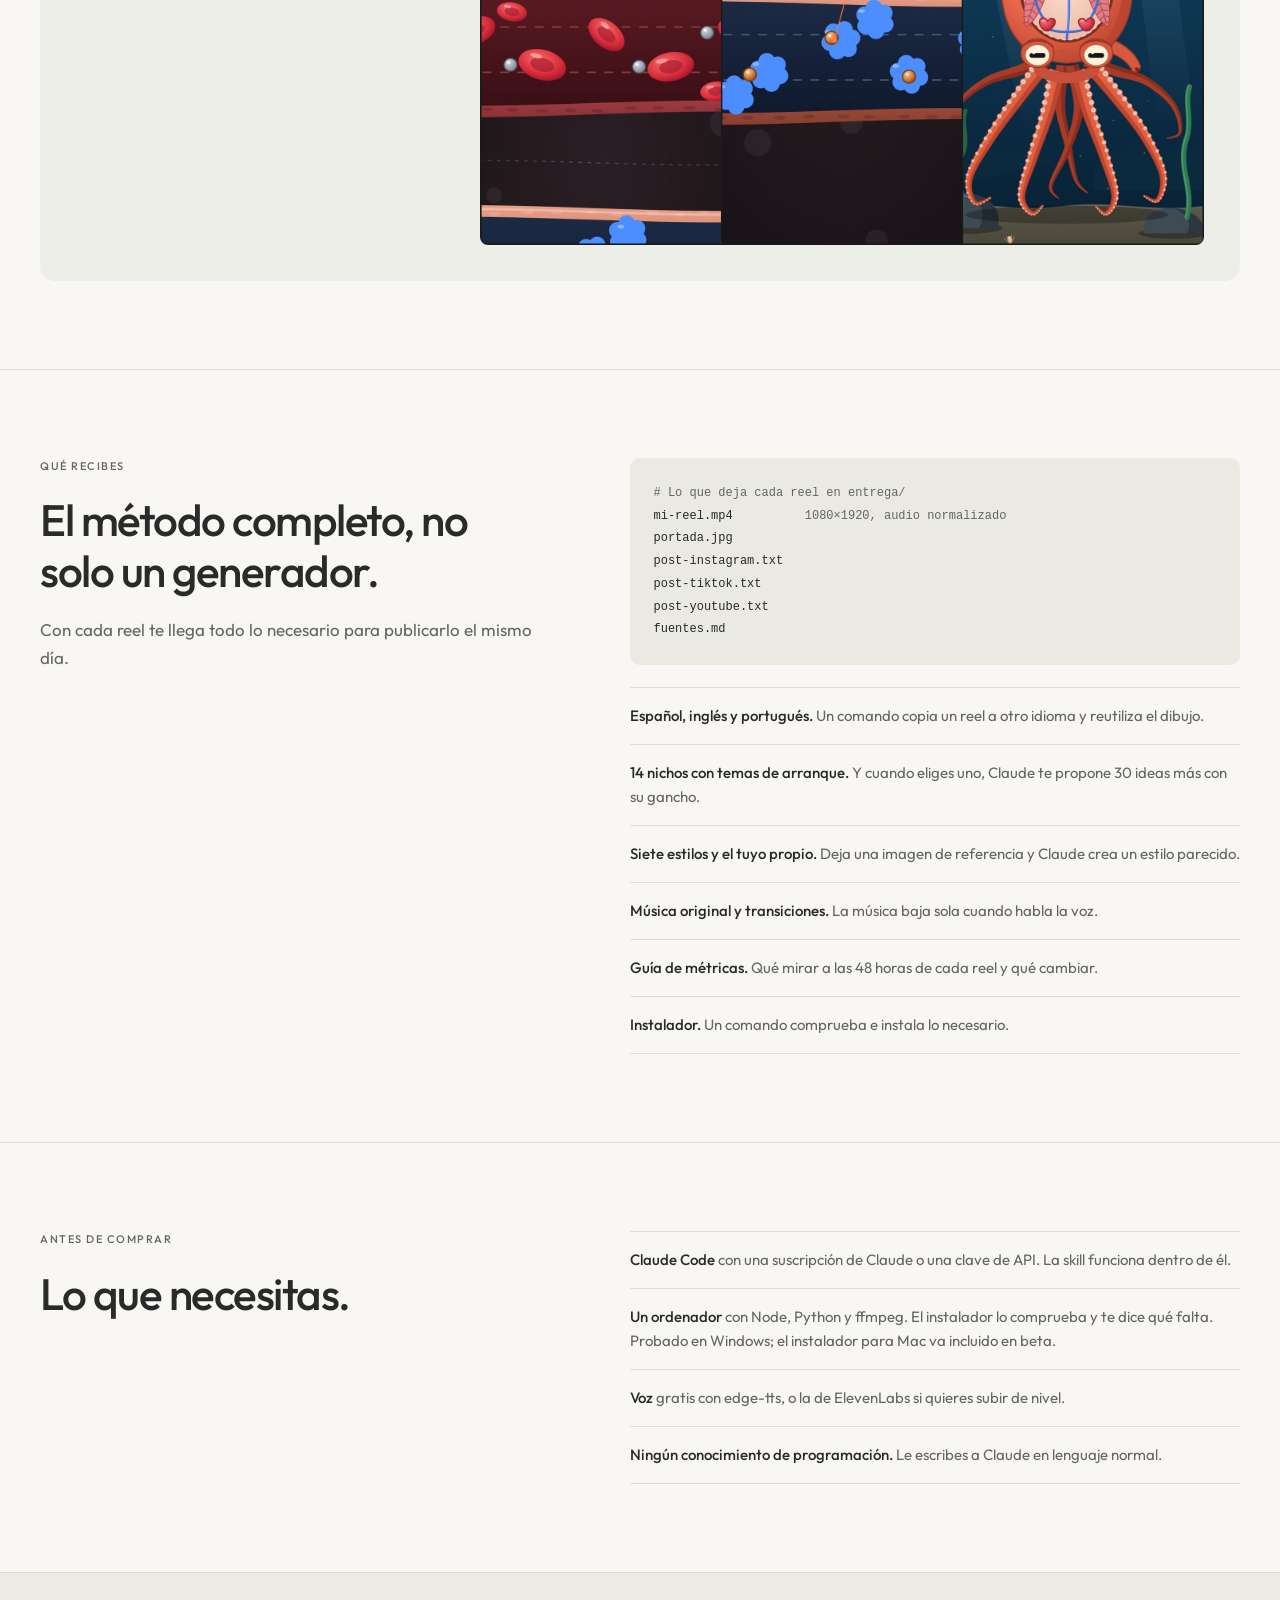
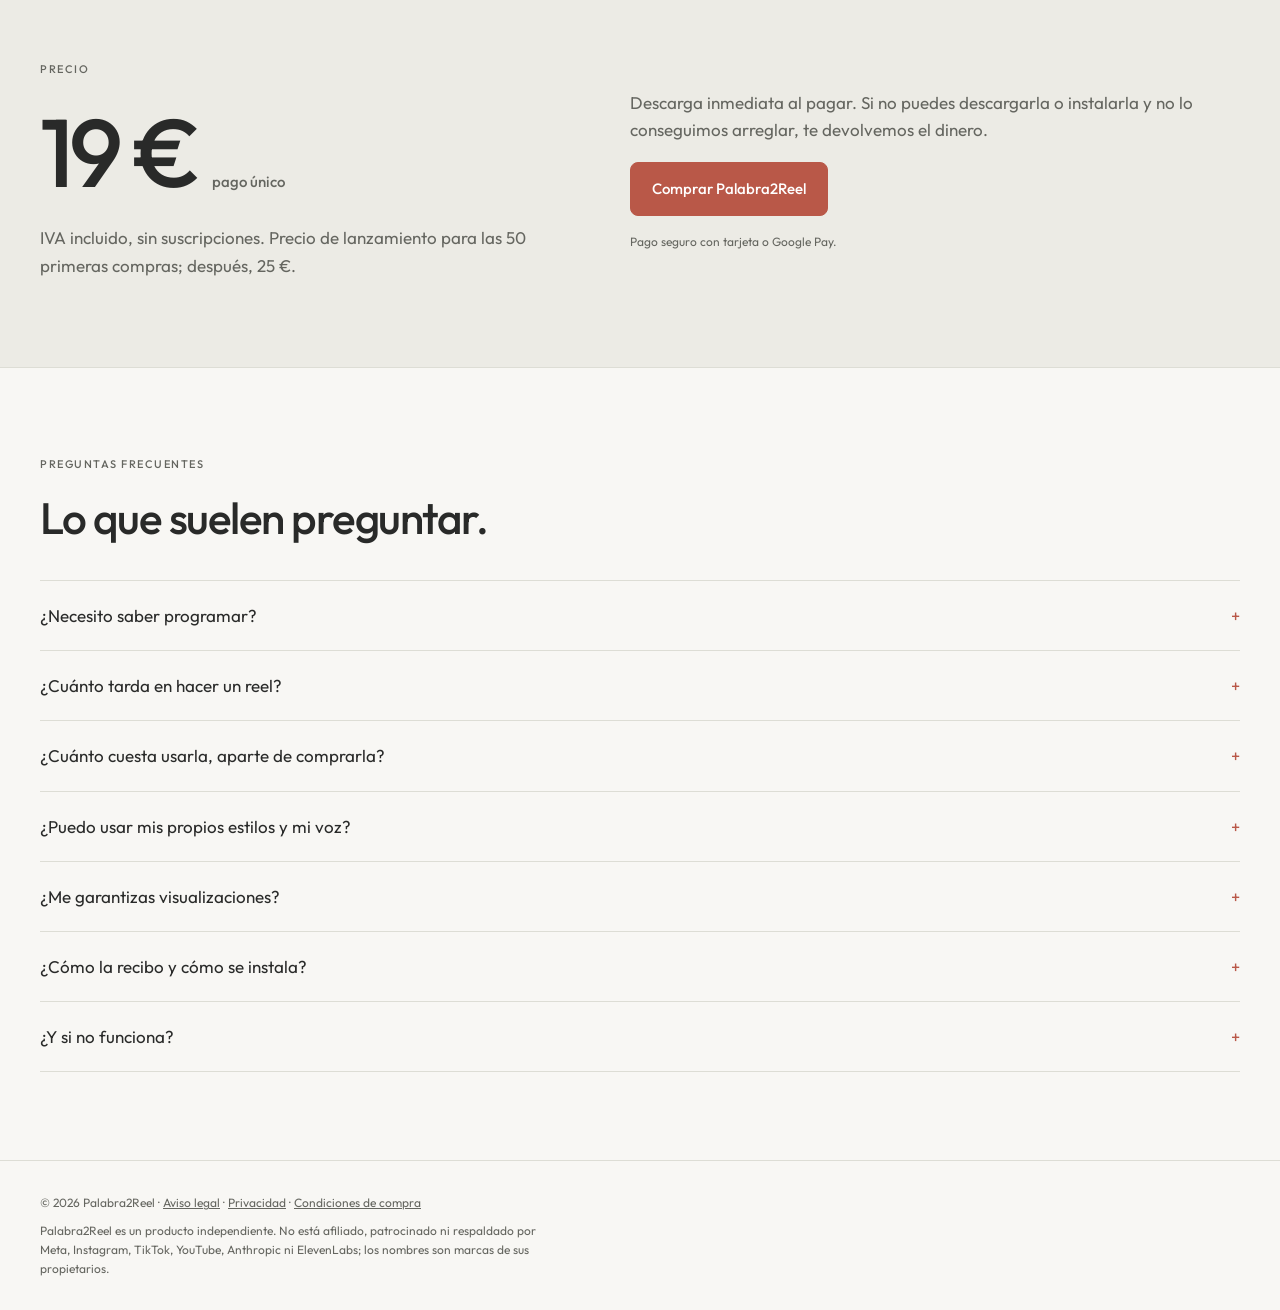
==== commit 2ab4f5e1: "Redesign landing as demo-first creative studio with real reels" ====
--- a/index.html
+++ b/index.html
@@ -11,143 +11,43 @@
 <link rel="icon" href="media/logo-192.png">
 <link rel="preconnect" href="https://fonts.googleapis.com">
 <link rel="preconnect" href="https://fonts.gstatic.com" crossorigin>
-<link href="https://fonts.googleapis.com/css2?family=Inter:wght@400;500;600&family=Instrument+Serif&display=swap" rel="stylesheet">
-<style>
-:root{
-  --bg:#fbfaf7;--ink:#14161a;--muted:#5d626c;--line:#e4e1d9;--soft:#f2f0ea;--acc:#2a54e8;
-  --serif:"Instrument Serif",Georgia,"Times New Roman",serif;
-  --sans:Inter,system-ui,-apple-system,"Segoe UI",Roboto,sans-serif;
-  --mono:ui-monospace,"SF Mono",Menlo,Consolas,monospace;
-  --gut:20px;
-}
-*{box-sizing:border-box;margin:0}
-html{scroll-behavior:smooth}
-html,body{overflow-x:clip}
-body{background:var(--bg);color:var(--ink);font:17px/1.6 var(--sans);-webkit-font-smoothing:antialiased;padding-bottom:76px}
-.hero>*,.two>*,.price>*,.gallery>*{min-width:0}
-a{color:inherit}
-.wrap{max-width:1080px;margin:0 auto;padding:0 var(--gut)}
-header{border-bottom:1px solid var(--line);background:var(--bg);position:sticky;top:0;z-index:10}
-header .wrap{display:flex;align-items:center;justify-content:space-between;height:64px}
-.word{font:600 18px var(--sans);letter-spacing:-.01em;text-decoration:none}
-nav{display:flex;gap:22px;align-items:center;font-size:15px;color:var(--muted)}
-nav a{text-decoration:none}
-nav a:hover{color:var(--ink)}
-nav .hide-s{display:none}
-.btn{display:inline-flex;align-items:center;justify-content:center;background:var(--ink);color:#fff;font:500 16px var(--sans);padding:13px 22px;border-radius:10px;text-decoration:none;border:1px solid var(--ink);cursor:pointer}
-.btn:hover{background:#2a2e36;color:#fff}
-.btn.sm{padding:8px 14px;font-size:14.5px;color:#fff}
-.btn.line{background:transparent;color:var(--ink);border-color:#c9c5ba}
-.btn.line:hover{background:var(--soft);color:var(--ink)}
-.hero{padding:48px 0 30px;display:grid;gap:40px}
-h1{font:400 clamp(44px,9vw,84px)/.98 var(--serif);letter-spacing:-.02em}
-.lead{font-size:clamp(17px,2.2vw,20px);color:var(--muted);max-width:30em;margin:22px 0 28px}
-.actions{display:flex;gap:10px;flex-wrap:wrap}
-.fine{font-size:14px;color:var(--muted);margin-top:16px}
-.phone{justify-self:start;width:min(270px,70vw);aspect-ratio:9/16;border-radius:26px;overflow:hidden;border:1px solid var(--line);background:#000;position:relative}
-.phone video{width:100%;height:100%;object-fit:cover;display:block}
-.phone button{position:absolute;left:12px;bottom:12px;background:rgba(255,255,255,.92);color:var(--ink);border:0;border-radius:999px;padding:7px 13px;font:500 13px var(--sans);cursor:pointer}
-section{padding:64px 0;border-top:1px solid var(--line)}
-.kicker{font:500 13px var(--mono);letter-spacing:.04em;color:var(--muted);text-transform:uppercase;margin-bottom:14px}
-h2{font:400 clamp(32px,5.4vw,50px)/1.04 var(--serif);letter-spacing:-.015em;max-width:16em}
-.sub{color:var(--muted);max-width:36em;margin-top:14px}
-.gallery{display:grid;grid-template-columns:repeat(2,1fr);gap:14px;margin-top:34px}
-.gallery figure img{width:100%;display:block;border-radius:14px;border:1px solid var(--line);aspect-ratio:9/16;object-fit:cover}
-.gallery figcaption{font-size:14px;color:var(--muted);margin-top:8px}
-.rows{margin-top:30px;border-top:1px solid var(--line)}
-.row{display:grid;grid-template-columns:44px 1fr;gap:6px 14px;padding:20px 0;border-bottom:1px solid var(--line)}
-.row .n{font:500 14px var(--mono);color:var(--acc);padding-top:4px}
-.row h3{font:600 18px var(--sans);letter-spacing:-.01em}
-.row p{color:var(--muted);grid-column:2;max-width:42em}
-.two{display:grid;gap:34px}
-.list{border-top:1px solid var(--line)}
-.list li{list-style:none;padding:14px 0;border-bottom:1px solid var(--line)}
-.list b{font-weight:600}
-.list span{color:var(--muted)}
-pre{background:#14161a;color:#e9e7e1;border-radius:12px;padding:20px;font:14px/1.7 var(--mono);overflow:auto}
-pre i{color:#8f95a3;font-style:normal}
-.price{display:grid;gap:26px;align-items:start}
-.price .big{font:400 clamp(64px,12vw,104px)/1 var(--serif);letter-spacing:-.03em}
-.price .big small{font:400 17px var(--sans);color:var(--muted);letter-spacing:0;margin-left:8px}
-details{border-bottom:1px solid var(--line);padding:18px 0}
-details:first-of-type{border-top:1px solid var(--line);margin-top:28px}
-summary{cursor:pointer;font-weight:500;list-style:none;display:flex;justify-content:space-between;gap:16px}
-summary::after{content:"+";font:400 22px/1 var(--sans);color:var(--muted)}
-details[open] summary::after{content:"–"}
-details p{color:var(--muted);margin-top:10px;max-width:44em}
-footer{border-top:1px solid var(--line);padding:28px 0 36px;font-size:14px;color:var(--muted)}
-footer a{color:var(--muted)}
-.bar{position:fixed;left:0;right:0;bottom:0;z-index:20;background:rgba(251,250,247,.96);border-top:1px solid var(--line);padding:10px var(--gut) calc(10px + env(safe-area-inset-bottom));display:flex;align-items:center;justify-content:space-between;gap:12px}
-.bar span{font-size:14px;color:var(--muted);line-height:1.3}
-.bar b{color:var(--ink);font-weight:600}
-@media(min-width:820px){
-  body{padding-bottom:0}.bar{display:none}
-  nav .hide-s{display:inline}
-  .hero{grid-template-columns:1.25fr .75fr;align-items:center;padding:84px 0 56px}
-  .phone{justify-self:end;width:290px}
-  .gallery{grid-template-columns:repeat(4,1fr)}
-  .two{grid-template-columns:.9fr 1.1fr;gap:56px}
-  .price{grid-template-columns:1fr 1fr;gap:56px}
-  .row{grid-template-columns:60px 240px 1fr}.row p{grid-column:3}
-}
-@media(prefers-reduced-motion:reduce){html{scroll-behavior:auto}}
-</style>
+<link href="https://fonts.googleapis.com/css2?family=Outfit:wght@400;500;600;650;700&display=swap" rel="stylesheet">
+<link rel="stylesheet" href="studio.css">
 </head>
 <body>
 <header>
   <div class="wrap">
     <a class="word" href="#">Palabra2Reel</a>
-    <nav><a class="hide-s" href="#como">Cómo funciona</a><a class="hide-s" href="#faq">Preguntas</a><a class="btn sm buy" href="#precio">Comprar · 19 €</a></nav>
+    <nav aria-label="Navegación principal"><a class="hide-s" href="#ejemplos">Reels reales</a><a class="hide-s" href="#como">Cómo funciona</a><a class="hide-s" href="#faq">Preguntas</a><a class="btn sm buy" href="#precio">Comprar · 19 €</a></nav>
   </div>
 </header>
 
-<main>
+<a class="skip" href="#contenido">Saltar al contenido</a><main id="contenido">
 <div class="wrap">
   <div class="hero">
-    <div>
-      <h1>De una palabra a un reel terminado.</h1>
-      <p class="lead">Palabra2Reel es una skill para Claude Code. Investiga el tema, escribe el guion, dibuja la explicación, pone la voz y monta el vídeo vertical para Reels, TikTok y YouTube Shorts.</p>
-      <div class="actions">
-        <a class="btn buy" href="#precio">Comprar · 19 €</a>
-        <a class="btn line" href="#como">Ver cómo funciona</a>
+    <div class="hero-copy">
+      <p class="kicker">Tu pequeño estudio de reels · Skill para Claude Code</p>
+      <h1>Escribe una palabra.<br><span>Mira cómo se convierte en un reel.</span></h1>
+      <p class="lead">Guion, ilustraciones, voz y montaje. Tú revisas el storyboard antes de generar el vídeo.</p>
+      <div class="actions"><a class="btn" href="#reel" data-play="demo">Ver un reel completo <span aria-hidden="true">↗</span></a><a class="btn line buy" href="#precio">Comprar · 19 €</a></div>
+      <p class="fine">Pago único · IVA incluido · Requiere Claude Code</p>
+    </div>
+    <div class="studio" id="reel">
+      <div class="studio-label"><span>De la idea al vídeo</span><span>Ejemplo real / 01</span></div>
+      <div class="studio-work">
+        <div class="idea"><span class="kicker">La palabra</span><strong>«Pulpo»</strong><span class="flow-arrow" aria-hidden="true">↘</span><p>Tres corazones.<br>Una historia que contar.</p><a href="#storyboard">Ver el storyboard →</a></div>
+        <figure class="finished"><video id="demo" controls playsinline preload="none" poster="media/g-pulpo.jpg" aria-label="Reel completo: el pulpo y sus tres corazones"><source src="media/reel-pulpo.mp4" type="video/mp4"></video><figcaption>El resultado · Reel completo con voz</figcaption></figure>
       </div>
-      <p class="fine">Pago único · IVA incluido · Español, inglés y portugués</p>
-    </div>
-    <div class="phone">
-      <video id="demo" src="media/demo.mp4" poster="media/demo-poster.jpg" muted loop playsinline preload="metadata" aria-label="Reel de demostración hecho con la skill"></video>
-      <button id="snd" type="button">Activar sonido</button>
+      <p class="studio-note">Ilustración, subtítulos y sonido. Esto es el resultado, no un simulador.</p>
     </div>
   </div>
 </div>
-
-<section>
-  <div class="wrap">
-    <p class="kicker">Hecho con la skill</p>
-    <h2>Estos reels salieron de una palabra.</h2>
-    <p class="sub">Pulpo, avión, microondas, cebolla, olla exprés, hielo. Están publicados en @cositas.ai, con su voz, sus subtítulos y su sonido.</p>
-    <div class="gallery">
-      <figure><img src="media/g-pulpo.jpg" alt="Reel sobre el pulpo" loading="lazy"><figcaption>«Pulpo»</figcaption></figure>
-      <figure><img src="media/g-avion.jpg" alt="Reel sobre las ventanillas de los aviones" loading="lazy"><figcaption>«Avión»</figcaption></figure>
-      <figure><img src="media/g-microondas.jpg" alt="Reel sobre el microondas" loading="lazy"><figcaption>«Microondas»</figcaption></figure>
-      <figure><img src="media/g-cebolla.jpg" alt="Reel sobre la cebolla" loading="lazy"><figcaption>«Cebolla»</figcaption></figure>
-    </div>
-  </div>
+<section id="ejemplos">
+ <div class="wrap examples-layout"><div><p class="kicker">Hechos con Palabra2Reel</p><h2>Una palabra.<br>Una historia distinta.</h2><p class="sub">Tres ejemplos reales. Dale al play y escucha el resultado.</p><p class="fine">El pulpo está en la demostración de arriba.</p><a class="text-link" href="#reel" data-play="demo">Volver a «Pulpo» ↗</a></div>
+ <div class="example-pair"><figure><video controls playsinline preload="none" poster="media/g-avion.jpg" aria-label="Reel completo sobre las ventanillas de los aviones"><source src="media/reel-avion.mp4" type="video/mp4"></video><figcaption><span>02 / Avión</span><strong>¿Por qué las ventanillas son redondas?</strong></figcaption></figure><figure><video controls playsinline preload="none" poster="media/g-microondas.jpg" aria-label="Reel completo sobre el microondas"><source src="media/reel-microondas.mp4" type="video/mp4"></video><figcaption><span>03 / Microondas</span><strong>Lo cotidiano también tiene su historia.</strong></figcaption></figure></div></div>
 </section>
-
-<section id="como">
-  <div class="wrap">
-    <p class="kicker">Cómo funciona</p>
-    <h2>Seis pasos, y solo das el visto bueno al storyboard.</h2>
-    <div class="rows">
-      <div class="row"><span class="n">01</span><h3>Escribes una palabra</h3><p>«Pulpo», «cebolla», «tu cafetera». Sin guion previo ni plantillas que rellenar.</p></div>
-      <div class="row"><span class="n">02</span><h3>Busca y guarda las fuentes</h3><p>Rastrea la web, elige el ángulo que mejor se explica dibujado y anota la fuente de cada dato.</p></div>
-      <div class="row"><span class="n">03</span><h3>Ganchos y guion</h3><p>Escribe cuatro ganchos, elige el que más frena el scroll y redacta el guion de 45 a 90 segundos.</p></div>
-      <div class="row"><span class="n">04</span><h3>Dibuja y anima</h3><p>Ilustra el tema en vectores y mueve cada pieza justo cuando la voz la nombra. Agua, fuego o tentáculos se animan solos.</p></div>
-      <div class="row"><span class="n">05</span><h3>Voz y subtítulos</h3><p>Voz gratis o de ElevenLabs, subtítulos palabra a palabra y efectos de sonido.</p></div>
-      <div class="row"><span class="n">06</span><h3>Control de calidad y entrega</h3><p>Revisa formato, audio, imagen congelada y el primer segundo. Te entrega el MP4, la portada, los textos y las fuentes.</p></div>
-    </div>
-  </div>
-</section>
+<section id="como"><div class="wrap"><p class="kicker">De tu idea a la publicación</p><h2>Escribes. Revisas. Publicas.</h2><div class="process"><article><span>01 / La idea</span><h3>Escribes una palabra.</h3><p>Claude investiga el tema, guarda las fuentes y prepara el guion y las ilustraciones.</p></article><article><span>02 / Tu criterio</span><h3>Revisas el storyboard.</h3><p>Ves la historia antes del montaje. Pides cambios y das el visto bueno para generar.</p></article><article><span>03 / El resultado</span><h3>Lo tienes para publicar.</h3><p>Recibes el MP4 vertical con voz y subtítulos, la portada, los textos y las fuentes.</p></article></div>
+<div class="storyboard" id="storyboard"><div><p class="kicker">Dentro del proceso</p><h3>Antes del reel,<br>la historia en imágenes.</h3><p>Hoja de storyboard real del proyecto «Pulpo». No es una interfaz inventada.</p><a class="text-link" href="#reel" data-play="demo">Comparar con el reel terminado ↗</a></div><a href="media/pulpo-storyboard.jpg" aria-label="Abrir storyboard real del pulpo a tamaño completo"><img src="media/pulpo-storyboard.jpg" alt="Hoja real de escenas ilustradas del storyboard del pulpo" loading="lazy"></a></div></div></section>
 
 <section>
   <div class="wrap two">
@@ -228,21 +128,18 @@
   </div>
 </footer>
 
-<div class="bar"><span><b>Palabra2Reel</b><br>19 € · pago único</span><a class="btn buy" href="#precio">Comprar</a></div>
-
 <script>
 // Enlace de compra: sustituir por la URL del producto (Gumroad…) y todos los botones apuntarán a ella.
 const BUY_URL = "https://macvfx.gumroad.com/l/palabra2reel?wanted=true";
 if (BUY_URL) document.querySelectorAll("a.buy").forEach((a) => { a.href = BUY_URL; });
 
-const v = document.getElementById("demo"), b = document.getElementById("snd");
-try { v.play().catch(() => {}); } catch (e) {}
-b.addEventListener("click", () => {
-  const sound = v.muted;
-  v.muted = !sound;
-  if (sound) v.currentTime = 0;
-  v.play();
-  b.textContent = sound ? "Silenciar" : "Activar sonido";
+document.querySelectorAll('[data-play]').forEach(link => link.addEventListener('click', () => {
+ const video = document.getElementById(link.dataset.play);
+ video.play().catch(() => { video.focus(); });
+}));
+document.querySelectorAll('video').forEach(video => {
+ video.addEventListener('play', () => document.querySelectorAll('video').forEach(other => { if(other !== video) other.pause(); }));
+ video.addEventListener('error', () => { const note=document.createElement('p'); note.className='media-error'; note.textContent='No se pudo cargar el vídeo. Recarga la página para intentarlo de nuevo.'; video.after(note); }, {once:true});
 });
 </script>
 </body>
--- a/studio.css
+++ b/studio.css
@@ -0,0 +1 @@
+:root{--bg:#f8f7f4;--ink:#292a29;--muted:#656660;--line:#ddddd5;--soft:#eeeee8;--acc:#b95848;--sans:Outfit,system-ui,sans-serif;--mono:ui-monospace,monospace}*{box-sizing:border-box;margin:0}html{scroll-behavior:smooth;scroll-padding-top:24px}body{background:var(--bg);color:var(--ink);font:17px/1.6 var(--sans);-webkit-font-smoothing:antialiased}a{color:inherit}button,a,summary{-webkit-tap-highlight-color:transparent}a:focus-visible,summary:focus-visible,video:focus-visible{outline:3px solid var(--acc);outline-offset:5px}.wrap{max-width:1280px;margin:auto;padding:0 40px}header .wrap{height:88px;display:flex;align-items:center;justify-content:space-between;border-bottom:1px solid var(--line)}.word{font-size:22px;font-weight:650;letter-spacing:-1px;text-decoration:none}.word:before{content:'↗';display:inline-grid;place-items:center;background:var(--acc);color:white;width:30px;height:30px;border-radius:8px;margin-right:9px;font-size:23px}nav{display:flex;align-items:center;gap:26px;font-size:14px}nav a{text-decoration:none}nav a:not(.btn):hover,.text-link:hover{color:var(--acc)}.btn{display:inline-flex;align-items:center;justify-content:center;gap:20px;padding:14px 21px;border-radius:8px;background:var(--acc);border:1px solid var(--acc);color:#fff;font-weight:500;text-decoration:none;font-size:15px;transition:background .2s,transform .2s}.btn:hover{background:#994637}.btn:active{transform:scale(.98)}.btn.line{background:transparent;color:var(--ink);border-color:#c8c9c0}.btn.line:hover{background:var(--soft)}.btn.sm{padding:9px 16px;font-size:14px}.hero{display:grid;grid-template-columns:1fr 1.02fr;gap:64px;padding:58px 0 64px;align-items:center}.hero>*{min-width:0}.kicker{font-size:11px;font-weight:500;letter-spacing:1.5px;text-transform:uppercase;color:var(--muted);margin-bottom:20px}h1{font-size:clamp(38px,3.65vw,53px);line-height:1.09;letter-spacing:-2px;font-weight:500}h1 span{color:var(--muted)}.lead{font-size:18px;color:var(--muted);line-height:1.6;margin:25px 0;max-width:420px}.actions{display:flex;gap:10px;flex-wrap:wrap}.fine{font-size:12px;color:var(--muted);margin-top:16px}.studio{background:#e9e9e1;border:1px solid #deded5;border-radius:18px;padding:20px}.studio-label{display:flex;justify-content:space-between;font-size:10px;letter-spacing:.6px;text-transform:uppercase;padding-bottom:18px;color:var(--muted)}.studio-work{display:grid;grid-template-columns:.8fr 1fr;gap:18px;align-items:center}.idea{padding:10px}.idea .kicker{font-size:10px;display:block;margin-bottom:8px}.idea strong{display:block;font-size:35px;font-weight:500;letter-spacing:-1px}.flow-arrow{display:block;font-size:52px;line-height:1.5;color:var(--acc)}.idea p{font-size:13px;color:var(--muted);line-height:1.5;margin-bottom:24px}.idea a{font-size:11px;text-underline-offset:4px}.finished video{display:block;width:100%;aspect-ratio:9/16;border-radius:11px;background:#282826;object-fit:cover}.finished figcaption{font-size:10px;color:var(--muted);margin-top:9px}.studio-note{font-size:10px;margin-top:17px;color:var(--muted)}section{padding:88px 0;border-top:1px solid var(--line)}h2{font-size:clamp(30px,3.5vw,44px);line-height:1.15;font-weight:500;letter-spacing:-1.5px;max-width:20em}.sub{color:var(--muted);margin-top:20px;max-width:35em}.examples-layout{display:grid;grid-template-columns:.9fr 1.1fr;gap:90px;align-items:center}.example-pair{display:grid;grid-template-columns:1fr 1fr;gap:25px}.example-pair figure:last-child{padding-top:56px}.example-pair video{display:block;width:100%;aspect-ratio:9/16;object-fit:cover;border-radius:12px;background:#292a29}.example-pair figcaption span{display:block;font-size:11px;color:var(--muted);margin:14px 0 4px}.example-pair figcaption strong{font-weight:500;font-size:15px;display:block;line-height:1.4}.text-link{display:inline-block;margin-top:24px;font-size:13px;text-decoration:underline;text-underline-offset:5px}.process{display:grid;grid-template-columns:1fr 1fr 1fr;gap:36px;margin-top:42px}.process article{border-top:1px solid var(--line);padding-top:18px}.process article>span{font-size:11px;color:var(--acc)}h3{font-size:23px;line-height:1.3;font-weight:500;letter-spacing:-.5px}.process h3{margin:18px 0 12px}.process p{font-size:15px;color:var(--muted)}.storyboard{margin-top:60px;display:grid;grid-template-columns:.65fr 1.35fr;gap:55px;background:var(--soft);padding:36px;border-radius:15px;align-items:center}.storyboard p:not(.kicker){font-size:14px;color:var(--muted);margin-top:18px}.storyboard img{width:100%;display:block;border-radius:8px}.two,.price{display:grid;grid-template-columns:.9fr 1.1fr;gap:90px}.list{padding:0;border-top:1px solid var(--line)}.list li{list-style:none;border-bottom:1px solid var(--line);padding:16px 0;font-size:15px}.list b{font-weight:500}.list span{color:var(--muted)}pre{background:#eaeae3;color:var(--ink);padding:24px;border-radius:10px;font:12px/1.9 var(--mono);overflow:auto}pre i{font-style:normal;color:var(--muted)}#precio{background:#ecebe5}.price .big{font-size:96px;line-height:1.1;font-weight:500;letter-spacing:-5px}.big small{font-size:15px;letter-spacing:0;color:var(--muted);margin-left:16px}.price{align-items:center}details{border-bottom:1px solid var(--line);padding:21px 0}details:first-of-type{border-top:1px solid var(--line);margin-top:36px}summary{list-style:none;cursor:pointer;display:flex;justify-content:space-between;gap:20px;font-size:17px}summary::-webkit-details-marker{display:none}summary:after{content:'+';color:var(--acc)}details[open] summary:after{content:'−'}details p{color:var(--muted);font-size:15px;max-width:800px;margin-top:14px}footer{border-top:1px solid var(--line);padding:32px 0;font-size:12px;color:var(--muted)}.skip{position:absolute;left:20px;top:-80px;background:var(--ink);color:white;padding:10px;z-index:2}.skip:focus{top:10px}.media-error{font-size:12px;color:#914331}video{max-width:100%}@media(min-width:1500px){.hero{padding-top:80px;padding-bottom:80px}}@media(max-width:1000px){.wrap{padding:0 28px}.hero{gap:28px}nav{gap:18px}.hide-s{display:none}.examples-layout,.two,.price{gap:40px}.studio{padding:16px}.studio-work{gap:8px}.idea{padding:0}.idea strong{font-size:28px}.actions .btn{padding:12px 15px;font-size:13px}.studio-label{font-size:9px}.storyboard{gap:25px;padding:25px}}@media(max-width:767px){.wrap{padding:0 22px}header .wrap{height:70px}.word{font-size:18px}.word:before{width:25px;height:25px;font-size:20px;margin-right:6px}nav .btn.sm{padding:8px 11px;font-size:12px}.hero{grid-template-columns:1fr;gap:26px;padding:30px 0 38px}.hero-copy .kicker{font-size:9px;letter-spacing:1px;margin-bottom:14px}h1{font-size:36px;letter-spacing:-1.5px;max-width:500px}.lead{font-size:15px;margin:16px 0}.hero .fine{font-size:10px;margin-top:10px}.hero .actions{gap:8px}.hero .btn{font-size:12px;padding:10px 13px}.studio{padding:14px;border-radius:14px}.studio-work{grid-template-columns:1fr 152px;gap:14px}.studio-label{padding-bottom:12px;font-size:9px}.idea{padding-left:8px}.idea strong{font-size:29px}.idea p{font-size:12px;margin-bottom:15px}.flow-arrow{font-size:40px;line-height:1.3}.finished figcaption{font-size:9px}.studio-note{font-size:9px;margin-top:12px}section{padding:52px 0}.examples-layout,.two,.price,.storyboard{grid-template-columns:1fr;gap:30px}.example-pair{gap:18px}.example-pair figure:last-child{padding-top:35px}h2{font-size:33px}.sub{font-size:15px}.process{grid-template-columns:1fr;gap:24px;margin-top:30px}.process h3{margin:10px 0}.storyboard{padding:22px;margin-top:32px}.storyboard h3 br{display:none}.storyboard .text-link{margin-top:15px}.price .big{font-size:80px}.price .sub{margin-top:12px}.kicker{margin-bottom:16px}pre{font-size:10px;padding:16px}footer{font-size:11px}summary{font-size:15px}details p{font-size:14px}}@media(max-width:360px){.wrap{padding:0 16px}h1{font-size:32px}.studio-work{grid-template-columns:1fr 135px}.word{font-size:16px}}@media(prefers-reduced-motion:reduce){html{scroll-behavior:auto}*{transition:none!important}}
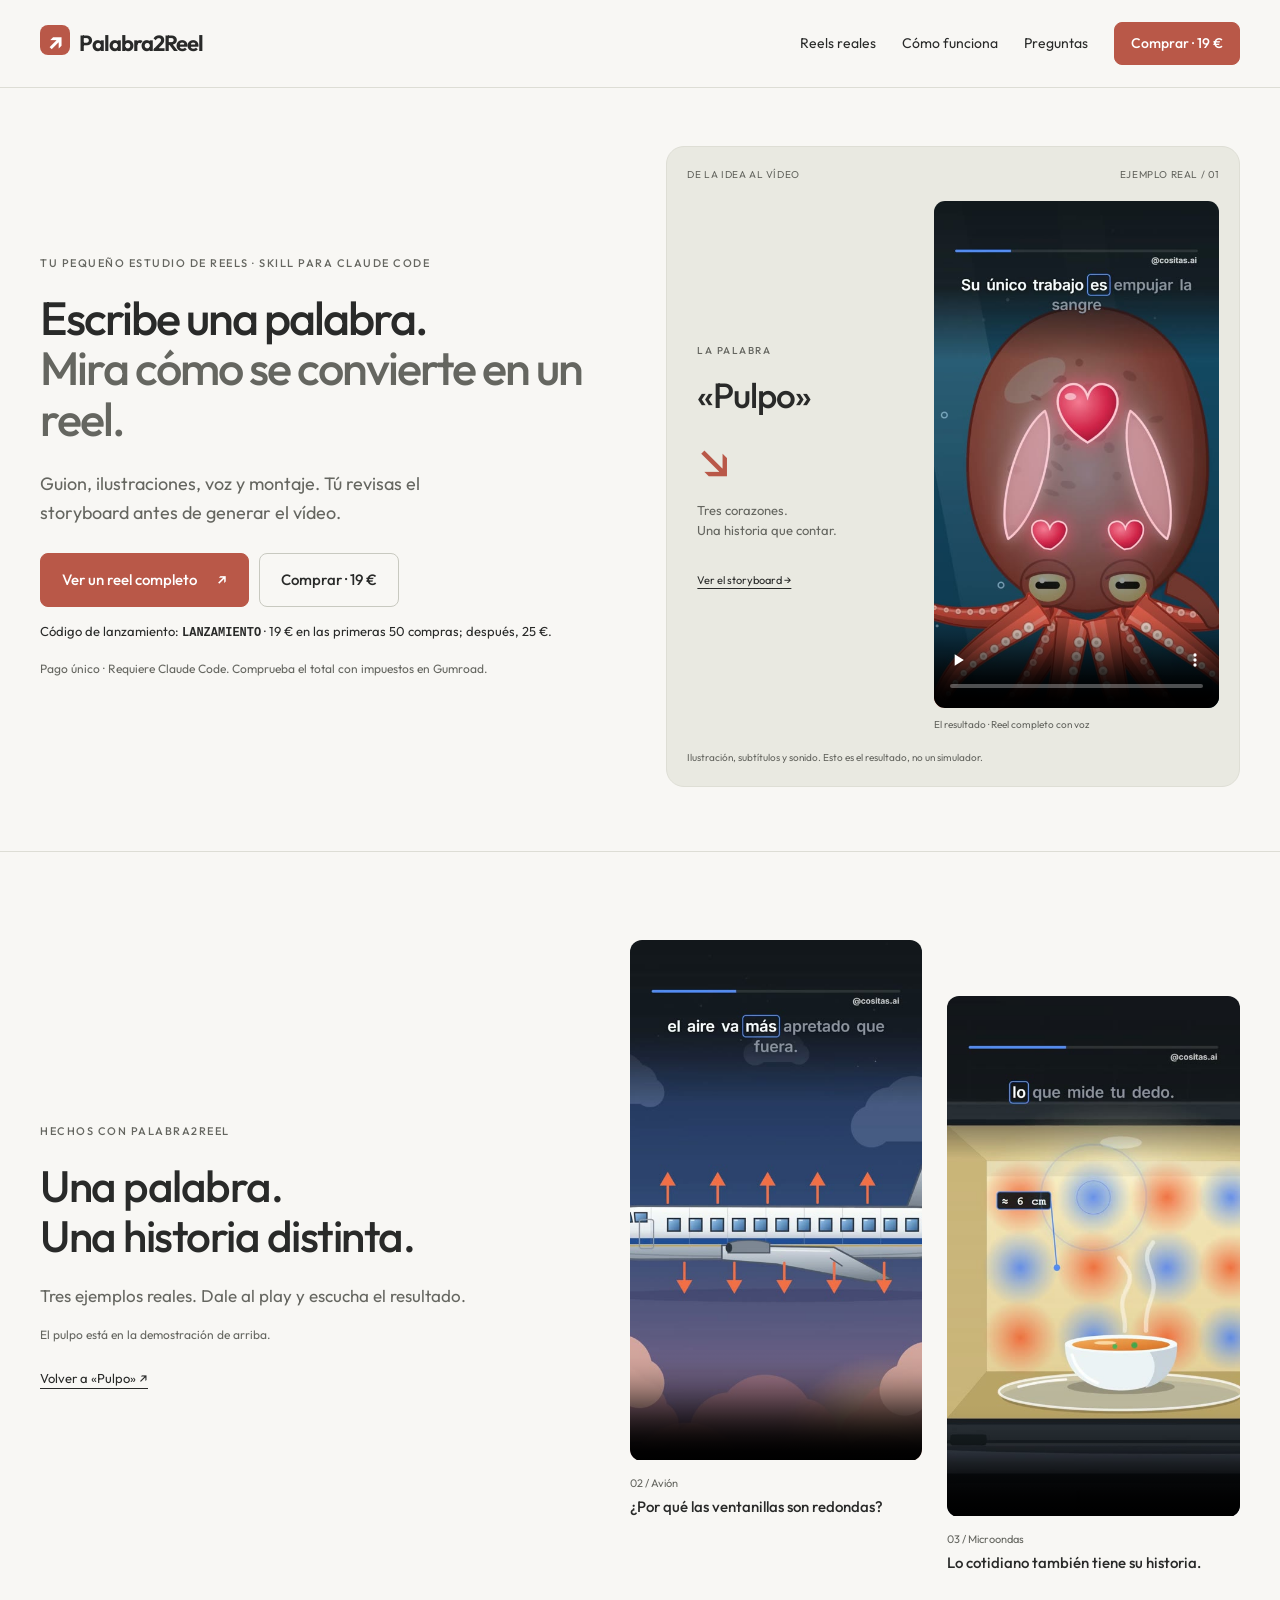
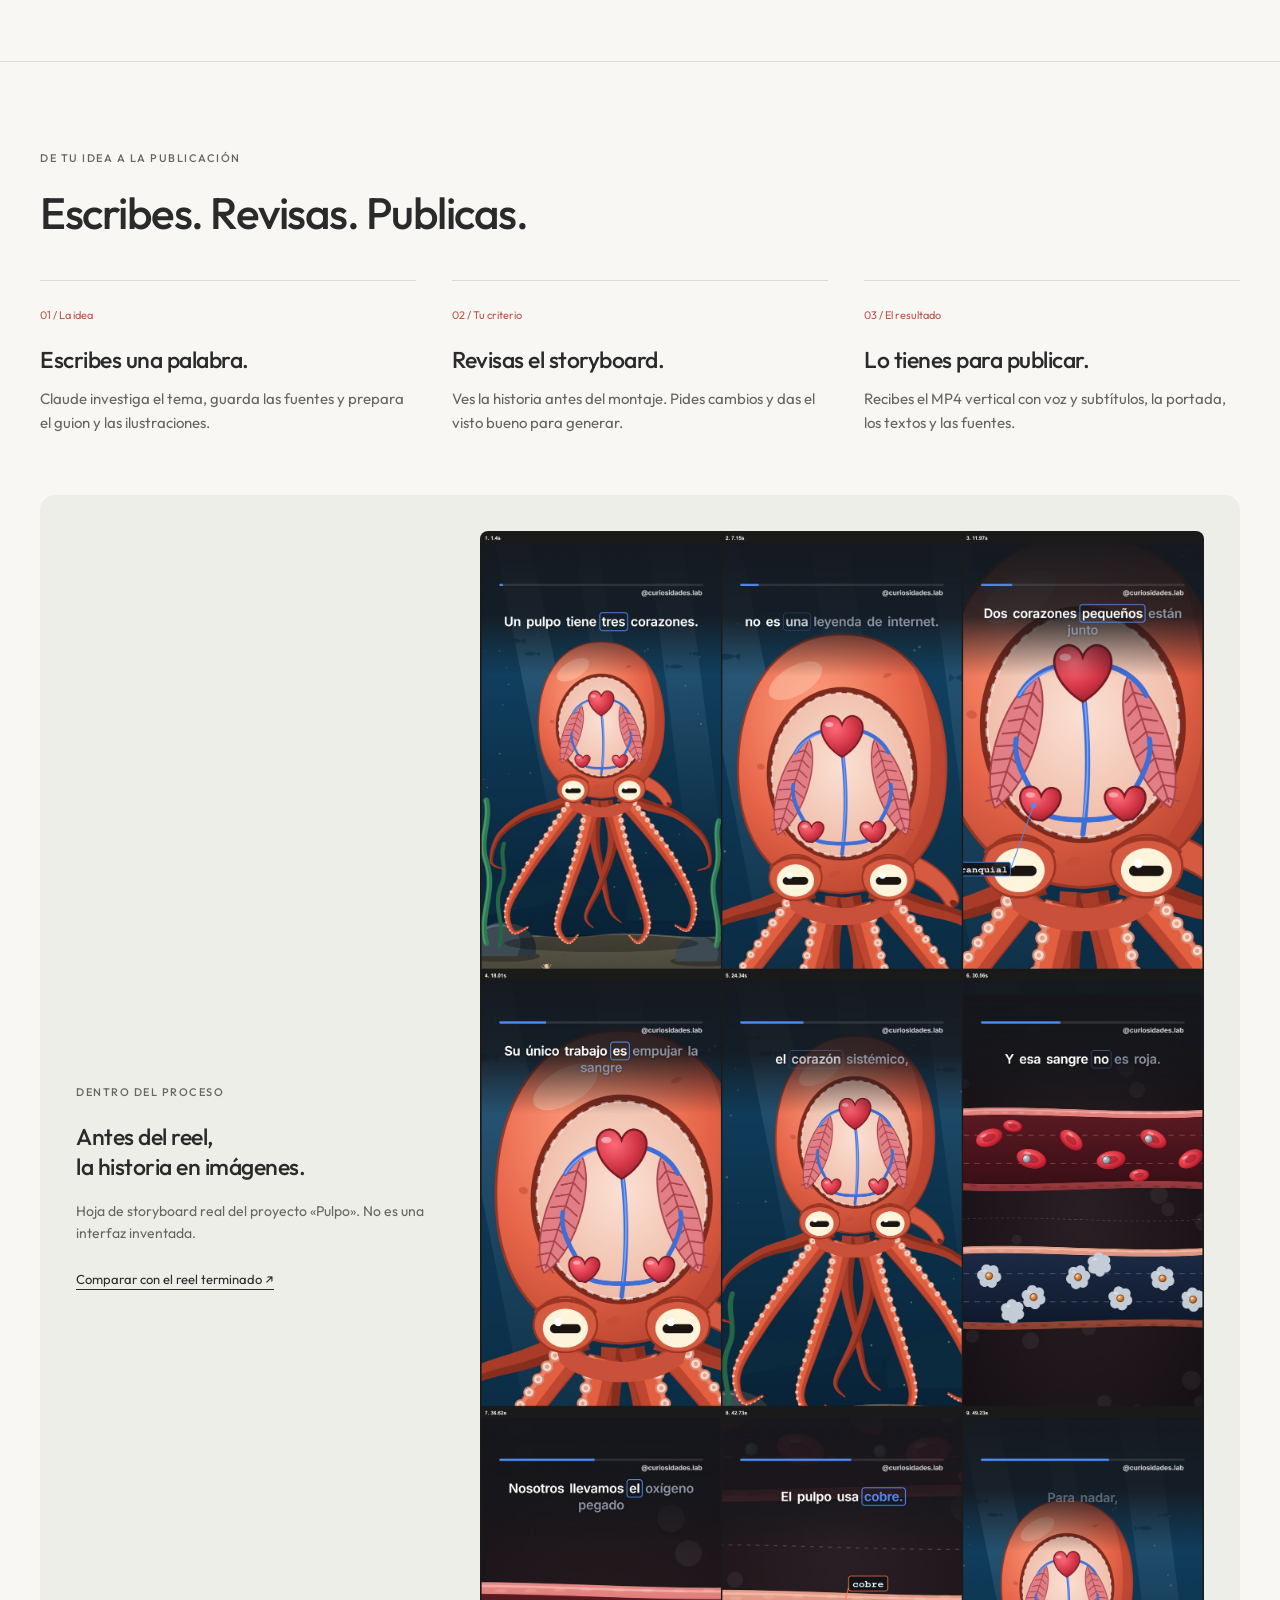
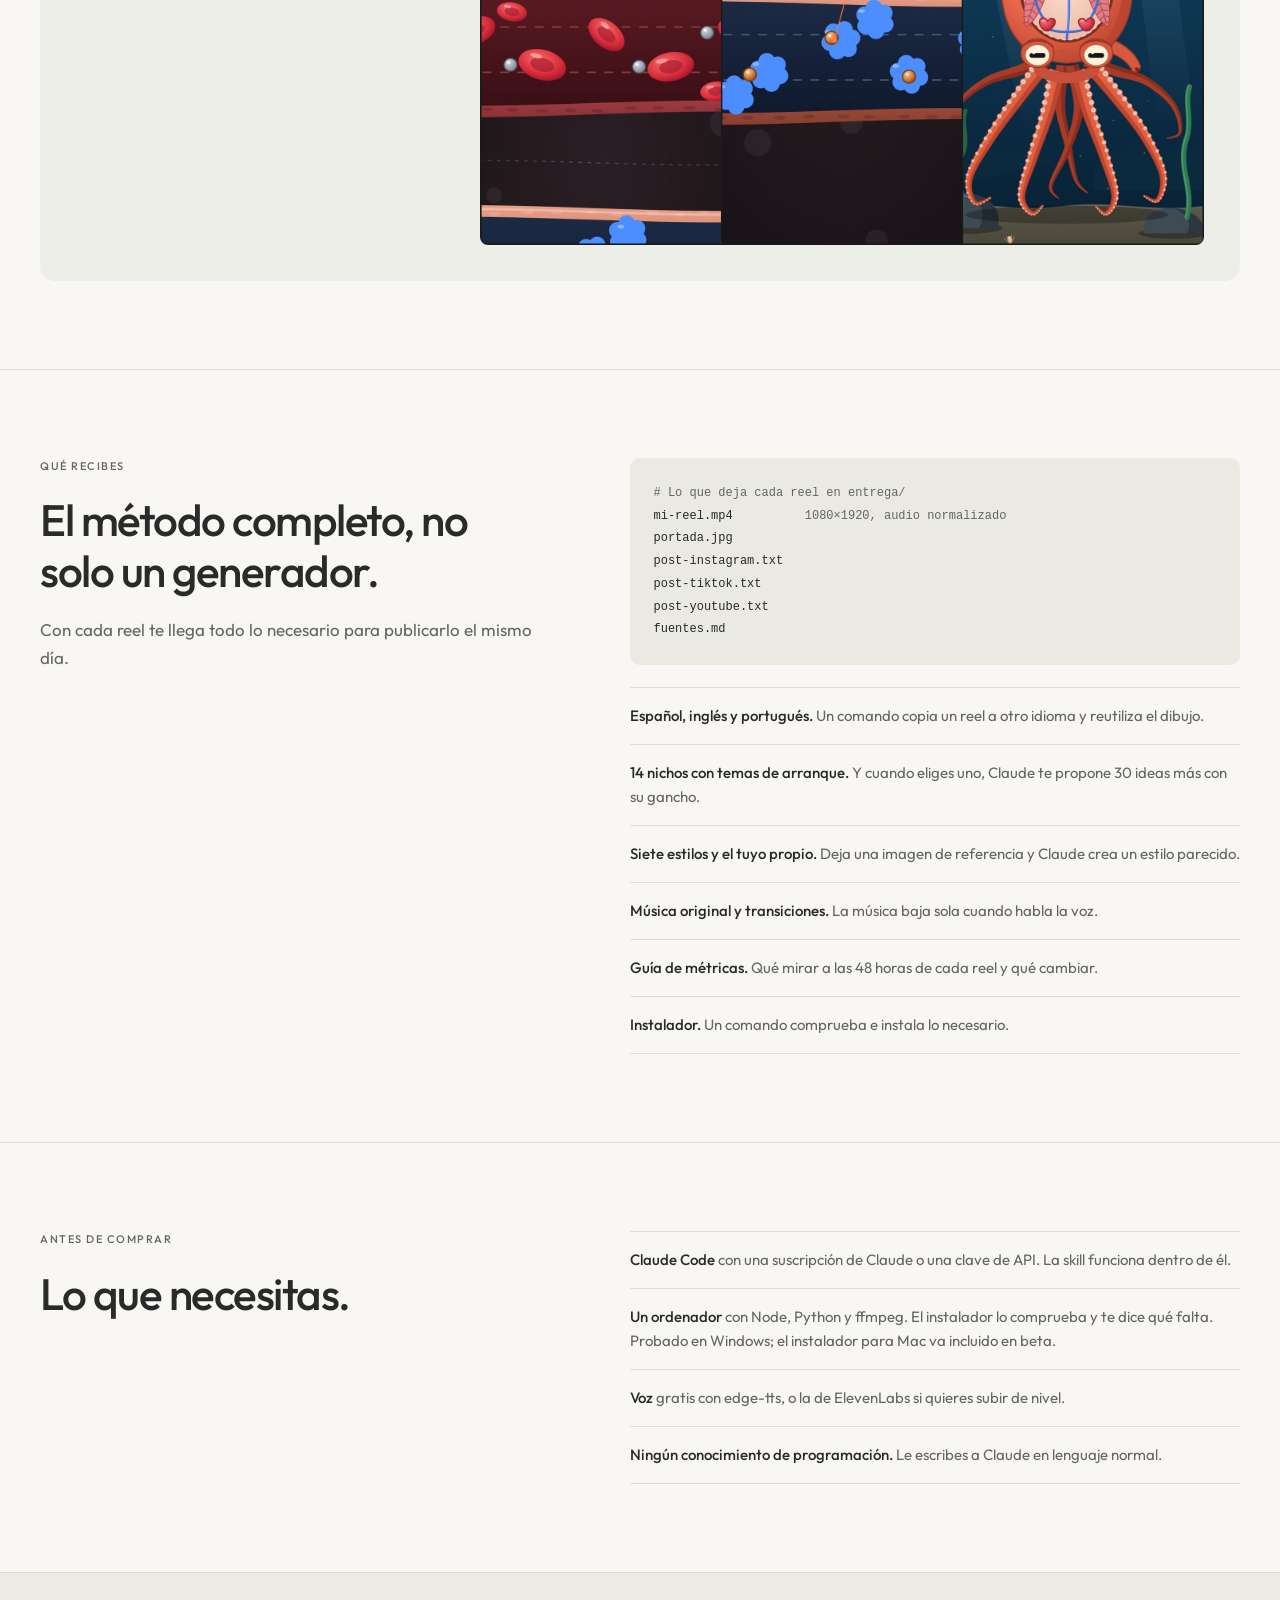
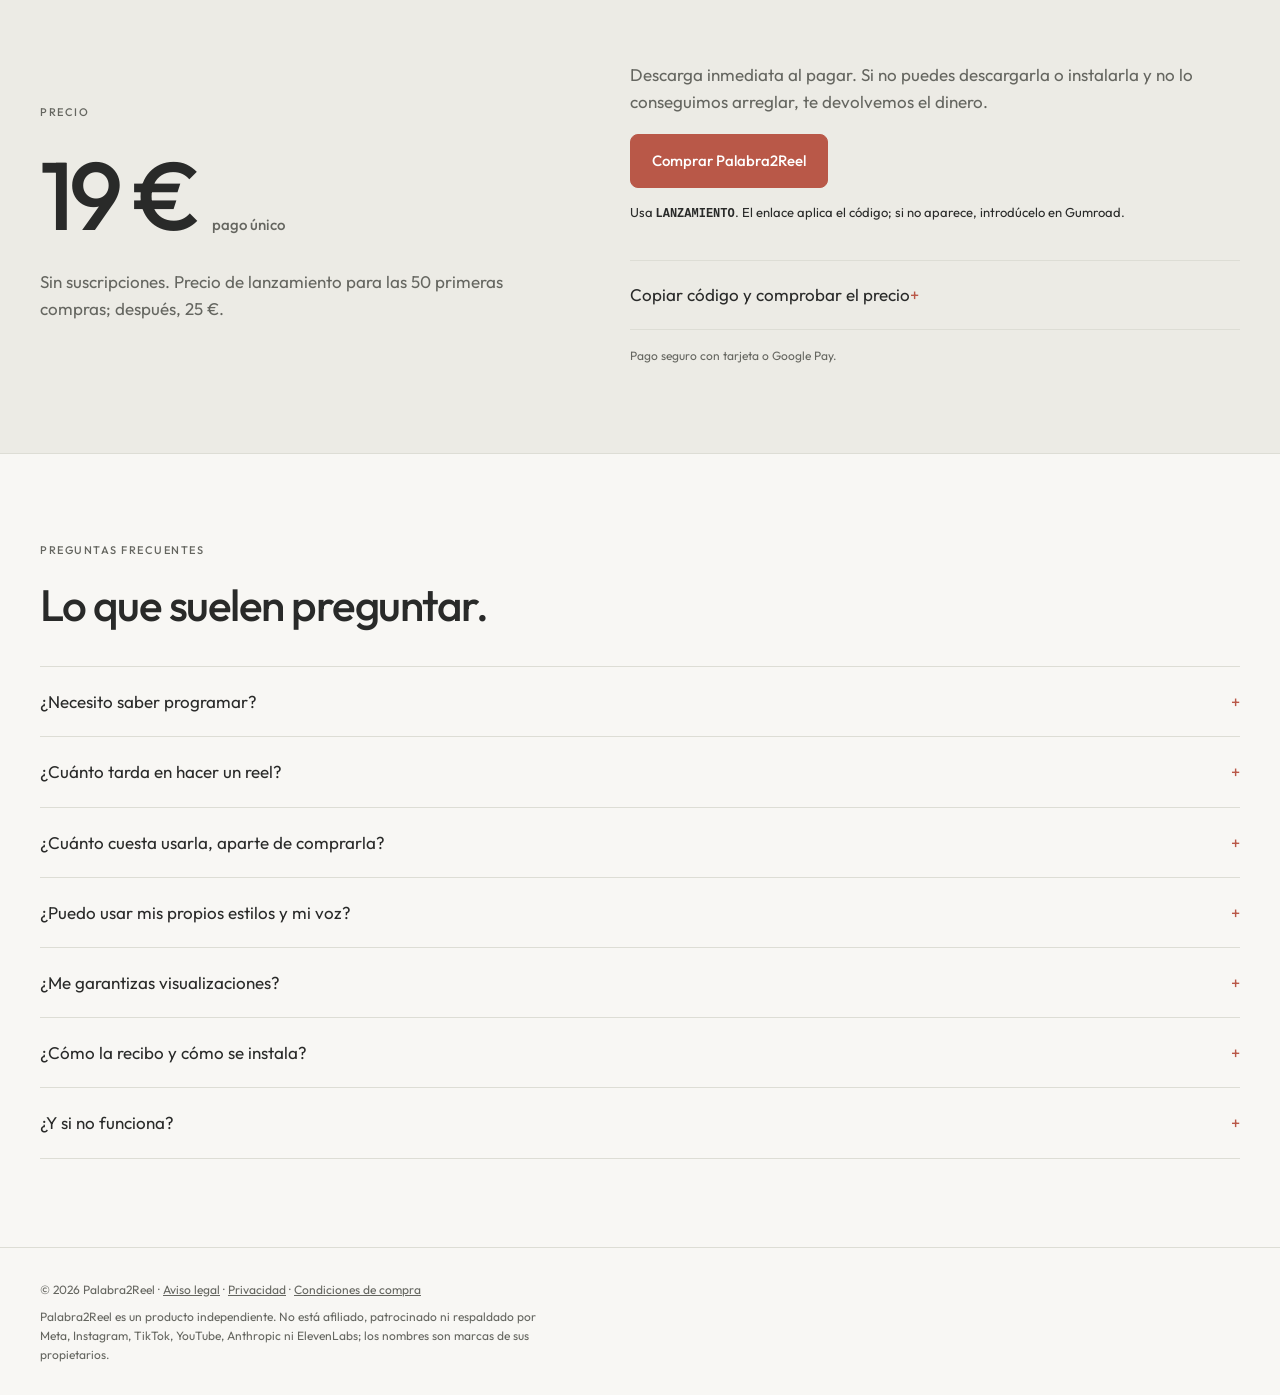
==== commit b67c60c6: "Expose launch coupon with accessible CTA help and direct discount links" ====
--- a/index.html
+++ b/index.html
@@ -18,7 +18,7 @@
 <header>
   <div class="wrap">
     <a class="word" href="#">Palabra2Reel</a>
-    <nav aria-label="Navegación principal"><a class="hide-s" href="#ejemplos">Reels reales</a><a class="hide-s" href="#como">Cómo funciona</a><a class="hide-s" href="#faq">Preguntas</a><a class="btn sm buy" href="#precio">Comprar · 19 €</a></nav>
+    <nav aria-label="Navegación principal"><a class="hide-s" href="#ejemplos">Reels reales</a><a class="hide-s" href="#como">Cómo funciona</a><a class="hide-s" href="#faq">Preguntas</a><a class="btn sm buy" href="https://macvfx.gumroad.com/l/palabra2reel/LANZAMIENTO?wanted=true" aria-describedby="launch-tip">Comprar · 19 €</a></nav>
   </div>
 </header>
 
@@ -29,8 +29,9 @@
       <p class="kicker">Tu pequeño estudio de reels · Skill para Claude Code</p>
       <h1>Escribe una palabra.<br><span>Mira cómo se convierte en un reel.</span></h1>
       <p class="lead">Guion, ilustraciones, voz y montaje. Tú revisas el storyboard antes de generar el vídeo.</p>
-      <div class="actions"><a class="btn" href="#reel" data-play="demo">Ver un reel completo <span aria-hidden="true">↗</span></a><a class="btn line buy" href="#precio">Comprar · 19 €</a></div>
-      <p class="fine">Pago único · IVA incluido · Requiere Claude Code</p>
+      <div class="actions"><a class="btn" href="#reel" data-play="demo">Ver un reel completo <span aria-hidden="true">↗</span></a><a class="btn line buy" href="https://macvfx.gumroad.com/l/palabra2reel/LANZAMIENTO?wanted=true" aria-describedby="launch-tip">Comprar · 19 €</a></div>
+      <p class="launch-note">Código de lanzamiento: <strong>LANZAMIENTO</strong> · 19 € en las primeras 50 compras; después, 25 €.</p>
+      <p class="fine">Pago único · Requiere Claude Code. Comprueba el total con impuestos en Gumroad.</p>
     </div>
     <div class="studio" id="reel">
       <div class="studio-label"><span>De la idea al vídeo</span><span>Ejemplo real / 01</span></div>
@@ -96,11 +97,13 @@
     <div>
       <p class="kicker">Precio</p>
       <div class="big">19 €<small>pago único</small></div>
-      <p class="sub">IVA incluido, sin suscripciones. Precio de lanzamiento para las 50 primeras compras; después, 25 €.</p>
+      <p class="sub">Sin suscripciones. Precio de lanzamiento para las 50 primeras compras; después, 25 €.</p>
     </div>
     <div>
       <p style="color:var(--muted);margin-bottom:18px">Descarga inmediata al pagar. Si no puedes descargarla o instalarla y no lo conseguimos arreglar, te devolvemos el dinero.</p>
-      <a class="btn buy" href="#precio">Comprar Palabra2Reel</a>
+      <a class="btn buy" href="https://macvfx.gumroad.com/l/palabra2reel/LANZAMIENTO?wanted=true" aria-describedby="launch-tip">Comprar Palabra2Reel</a>
+      <p class="launch-note">Usa <strong>LANZAMIENTO</strong>. El enlace aplica el código; si no aparece, introdúcelo en Gumroad.</p>
+      <details class="coupon-help"><summary>Copiar código y comprobar el precio</summary><p>19 € con el código en las primeras 50 compras; después, 25 €. Gumroad calcula los impuestos y muestra el total antes de pagar. Revisa el importe final.</p><button type="button" class="copy-code">Copiar LANZAMIENTO</button><span class="copy-status" role="status" aria-live="polite"></span></details>
       <p class="fine">Pago seguro con tarjeta o Google Pay.</p>
     </div>
   </div>
@@ -128,10 +131,31 @@
   </div>
 </footer>
 
+<p id="launch-tip" class="launch-tip" role="tooltip" hidden>Código LANZAMIENTO · 19 € en las primeras 50 compras; después, 25 €. Revisa impuestos y total en Gumroad.</p>
 <script>
 // Enlace de compra: sustituir por la URL del producto (Gumroad…) y todos los botones apuntarán a ella.
-const BUY_URL = "https://macvfx.gumroad.com/l/palabra2reel?wanted=true";
+const BUY_URL = "https://macvfx.gumroad.com/l/palabra2reel/LANZAMIENTO?wanted=true";
 if (BUY_URL) document.querySelectorAll("a.buy").forEach((a) => { a.href = BUY_URL; });
+
+const tip = document.getElementById('launch-tip');
+let tipDismissed = false;
+function showTip(a) { if (tipDismissed) return; tip.hidden = false; const r = a.getBoundingClientRect(); tip.style.left = Math.max(12, Math.min(r.left, innerWidth - tip.offsetWidth - 12)) + 'px'; tip.style.top = Math.min(r.bottom + 8, innerHeight - tip.offsetHeight - 12) + 'px'; }
+function hideTip() { tip.hidden = true; }
+document.querySelectorAll('a.buy').forEach(a => {
+ a.addEventListener('pointerenter', e => { if(e.pointerType === 'mouse') {tipDismissed = false; showTip(a);} });
+ a.addEventListener('pointerleave', () => { if(!tip.matches(':hover')) hideTip(); });
+ a.addEventListener('focus', () => {tipDismissed = false; showTip(a);});
+ a.addEventListener('blur', hideTip);
+});
+tip.addEventListener('pointerleave', hideTip);
+document.addEventListener('keydown', e => { if(e.key === 'Escape') {tipDismissed = true; hideTip();} });
+addEventListener('scroll', hideTip, {passive:true});
+addEventListener('resize', hideTip);
+document.querySelector('.copy-code').addEventListener('click', async () => {
+ const status = document.querySelector('.copy-status');
+ try { await navigator.clipboard.writeText('LANZAMIENTO'); status.textContent = ' Código copiado.'; }
+ catch { status.textContent = ' Copia el código: LANZAMIENTO.'; }
+});
 
 document.querySelectorAll('[data-play]').forEach(link => link.addEventListener('click', () => {
  const video = document.getElementById(link.dataset.play);
--- a/studio.css
+++ b/studio.css
@@ -1 +1,11 @@
 :root{--bg:#f8f7f4;--ink:#292a29;--muted:#656660;--line:#ddddd5;--soft:#eeeee8;--acc:#b95848;--sans:Outfit,system-ui,sans-serif;--mono:ui-monospace,monospace}*{box-sizing:border-box;margin:0}html{scroll-behavior:smooth;scroll-padding-top:24px}body{background:var(--bg);color:var(--ink);font:17px/1.6 var(--sans);-webkit-font-smoothing:antialiased}a{color:inherit}button,a,summary{-webkit-tap-highlight-color:transparent}a:focus-visible,summary:focus-visible,video:focus-visible{outline:3px solid var(--acc);outline-offset:5px}.wrap{max-width:1280px;margin:auto;padding:0 40px}header .wrap{height:88px;display:flex;align-items:center;justify-content:space-between;border-bottom:1px solid var(--line)}.word{font-size:22px;font-weight:650;letter-spacing:-1px;text-decoration:none}.word:before{content:'↗';display:inline-grid;place-items:center;background:var(--acc);color:white;width:30px;height:30px;border-radius:8px;margin-right:9px;font-size:23px}nav{display:flex;align-items:center;gap:26px;font-size:14px}nav a{text-decoration:none}nav a:not(.btn):hover,.text-link:hover{color:var(--acc)}.btn{display:inline-flex;align-items:center;justify-content:center;gap:20px;padding:14px 21px;border-radius:8px;background:var(--acc);border:1px solid var(--acc);color:#fff;font-weight:500;text-decoration:none;font-size:15px;transition:background .2s,transform .2s}.btn:hover{background:#994637}.btn:active{transform:scale(.98)}.btn.line{background:transparent;color:var(--ink);border-color:#c8c9c0}.btn.line:hover{background:var(--soft)}.btn.sm{padding:9px 16px;font-size:14px}.hero{display:grid;grid-template-columns:1fr 1.02fr;gap:64px;padding:58px 0 64px;align-items:center}.hero>*{min-width:0}.kicker{font-size:11px;font-weight:500;letter-spacing:1.5px;text-transform:uppercase;color:var(--muted);margin-bottom:20px}h1{font-size:clamp(38px,3.65vw,53px);line-height:1.09;letter-spacing:-2px;font-weight:500}h1 span{color:var(--muted)}.lead{font-size:18px;color:var(--muted);line-height:1.6;margin:25px 0;max-width:420px}.actions{display:flex;gap:10px;flex-wrap:wrap}.fine{font-size:12px;color:var(--muted);margin-top:16px}.studio{background:#e9e9e1;border:1px solid #deded5;border-radius:18px;padding:20px}.studio-label{display:flex;justify-content:space-between;font-size:10px;letter-spacing:.6px;text-transform:uppercase;padding-bottom:18px;color:var(--muted)}.studio-work{display:grid;grid-template-columns:.8fr 1fr;gap:18px;align-items:center}.idea{padding:10px}.idea .kicker{font-size:10px;display:block;margin-bottom:8px}.idea strong{display:block;font-size:35px;font-weight:500;letter-spacing:-1px}.flow-arrow{display:block;font-size:52px;line-height:1.5;color:var(--acc)}.idea p{font-size:13px;color:var(--muted);line-height:1.5;margin-bottom:24px}.idea a{font-size:11px;text-underline-offset:4px}.finished video{display:block;width:100%;aspect-ratio:9/16;border-radius:11px;background:#282826;object-fit:cover}.finished figcaption{font-size:10px;color:var(--muted);margin-top:9px}.studio-note{font-size:10px;margin-top:17px;color:var(--muted)}section{padding:88px 0;border-top:1px solid var(--line)}h2{font-size:clamp(30px,3.5vw,44px);line-height:1.15;font-weight:500;letter-spacing:-1.5px;max-width:20em}.sub{color:var(--muted);margin-top:20px;max-width:35em}.examples-layout{display:grid;grid-template-columns:.9fr 1.1fr;gap:90px;align-items:center}.example-pair{display:grid;grid-template-columns:1fr 1fr;gap:25px}.example-pair figure:last-child{padding-top:56px}.example-pair video{display:block;width:100%;aspect-ratio:9/16;object-fit:cover;border-radius:12px;background:#292a29}.example-pair figcaption span{display:block;font-size:11px;color:var(--muted);margin:14px 0 4px}.example-pair figcaption strong{font-weight:500;font-size:15px;display:block;line-height:1.4}.text-link{display:inline-block;margin-top:24px;font-size:13px;text-decoration:underline;text-underline-offset:5px}.process{display:grid;grid-template-columns:1fr 1fr 1fr;gap:36px;margin-top:42px}.process article{border-top:1px solid var(--line);padding-top:18px}.process article>span{font-size:11px;color:var(--acc)}h3{font-size:23px;line-height:1.3;font-weight:500;letter-spacing:-.5px}.process h3{margin:18px 0 12px}.process p{font-size:15px;color:var(--muted)}.storyboard{margin-top:60px;display:grid;grid-template-columns:.65fr 1.35fr;gap:55px;background:var(--soft);padding:36px;border-radius:15px;align-items:center}.storyboard p:not(.kicker){font-size:14px;color:var(--muted);margin-top:18px}.storyboard img{width:100%;display:block;border-radius:8px}.two,.price{display:grid;grid-template-columns:.9fr 1.1fr;gap:90px}.list{padding:0;border-top:1px solid var(--line)}.list li{list-style:none;border-bottom:1px solid var(--line);padding:16px 0;font-size:15px}.list b{font-weight:500}.list span{color:var(--muted)}pre{background:#eaeae3;color:var(--ink);padding:24px;border-radius:10px;font:12px/1.9 var(--mono);overflow:auto}pre i{font-style:normal;color:var(--muted)}#precio{background:#ecebe5}.price .big{font-size:96px;line-height:1.1;font-weight:500;letter-spacing:-5px}.big small{font-size:15px;letter-spacing:0;color:var(--muted);margin-left:16px}.price{align-items:center}details{border-bottom:1px solid var(--line);padding:21px 0}details:first-of-type{border-top:1px solid var(--line);margin-top:36px}summary{list-style:none;cursor:pointer;display:flex;justify-content:space-between;gap:20px;font-size:17px}summary::-webkit-details-marker{display:none}summary:after{content:'+';color:var(--acc)}details[open] summary:after{content:'−'}details p{color:var(--muted);font-size:15px;max-width:800px;margin-top:14px}footer{border-top:1px solid var(--line);padding:32px 0;font-size:12px;color:var(--muted)}.skip{position:absolute;left:20px;top:-80px;background:var(--ink);color:white;padding:10px;z-index:2}.skip:focus{top:10px}.media-error{font-size:12px;color:#914331}video{max-width:100%}@media(min-width:1500px){.hero{padding-top:80px;padding-bottom:80px}}@media(max-width:1000px){.wrap{padding:0 28px}.hero{gap:28px}nav{gap:18px}.hide-s{display:none}.examples-layout,.two,.price{gap:40px}.studio{padding:16px}.studio-work{gap:8px}.idea{padding:0}.idea strong{font-size:28px}.actions .btn{padding:12px 15px;font-size:13px}.studio-label{font-size:9px}.storyboard{gap:25px;padding:25px}}@media(max-width:767px){.wrap{padding:0 22px}header .wrap{height:70px}.word{font-size:18px}.word:before{width:25px;height:25px;font-size:20px;margin-right:6px}nav .btn.sm{padding:8px 11px;font-size:12px}.hero{grid-template-columns:1fr;gap:26px;padding:30px 0 38px}.hero-copy .kicker{font-size:9px;letter-spacing:1px;margin-bottom:14px}h1{font-size:36px;letter-spacing:-1.5px;max-width:500px}.lead{font-size:15px;margin:16px 0}.hero .fine{font-size:10px;margin-top:10px}.hero .actions{gap:8px}.hero .btn{font-size:12px;padding:10px 13px}.studio{padding:14px;border-radius:14px}.studio-work{grid-template-columns:1fr 152px;gap:14px}.studio-label{padding-bottom:12px;font-size:9px}.idea{padding-left:8px}.idea strong{font-size:29px}.idea p{font-size:12px;margin-bottom:15px}.flow-arrow{font-size:40px;line-height:1.3}.finished figcaption{font-size:9px}.studio-note{font-size:9px;margin-top:12px}section{padding:52px 0}.examples-layout,.two,.price,.storyboard{grid-template-columns:1fr;gap:30px}.example-pair{gap:18px}.example-pair figure:last-child{padding-top:35px}h2{font-size:33px}.sub{font-size:15px}.process{grid-template-columns:1fr;gap:24px;margin-top:30px}.process h3{margin:10px 0}.storyboard{padding:22px;margin-top:32px}.storyboard h3 br{display:none}.storyboard .text-link{margin-top:15px}.price .big{font-size:80px}.price .sub{margin-top:12px}.kicker{margin-bottom:16px}pre{font-size:10px;padding:16px}footer{font-size:11px}summary{font-size:15px}details p{font-size:14px}}@media(max-width:360px){.wrap{padding:0 16px}h1{font-size:32px}.studio-work{grid-template-columns:1fr 135px}.word{font-size:16px}}@media(prefers-reduced-motion:reduce){html{scroll-behavior:auto}*{transition:none!important}}
+
+.two>*,.price>*,.examples-layout>*,.storyboard>*,.example-pair>*,.process>*{min-width:0}pre{max-width:100%}@media(max-width:360px){.studio-work{grid-template-columns:minmax(0,1fr) 135px}.studio-label{font-size:8px;letter-spacing:0}}
+
+/* Launch offer stays visible; hover/focus assistance is optional. */
+.launch-note{font-size:13px;line-height:1.6;margin-top:14px;max-width:42em;color:var(--ink)}
+.launch-note strong{font-family:var(--mono);font-size:12px;overflow-wrap:anywhere}
+.coupon-help{padding:12px 0;font-size:13px;margin-top:12px}.coupon-help summary{min-height:44px;display:list-item;align-content:center}.coupon-help p{margin:8px 0 12px}
+.copy-code{font:inherit;min-height:44px;padding:9px 14px;border:1px solid var(--muted);border-radius:6px;background:var(--bg);color:var(--ink);cursor:pointer}.copy-code:focus-visible{outline:3px solid var(--acc);outline-offset:4px}.copy-status{display:block;margin-top:6px}
+.launch-tip{position:fixed;z-index:20;max-width:min(310px,calc(100vw - 24px));padding:10px 13px;background:var(--ink);color:var(--bg);border-radius:7px;font-size:12px;line-height:1.5;box-shadow:0 4px 18px #0002}.launch-tip[hidden]{display:none}
+@media(hover:none){.launch-tip{display:none}}
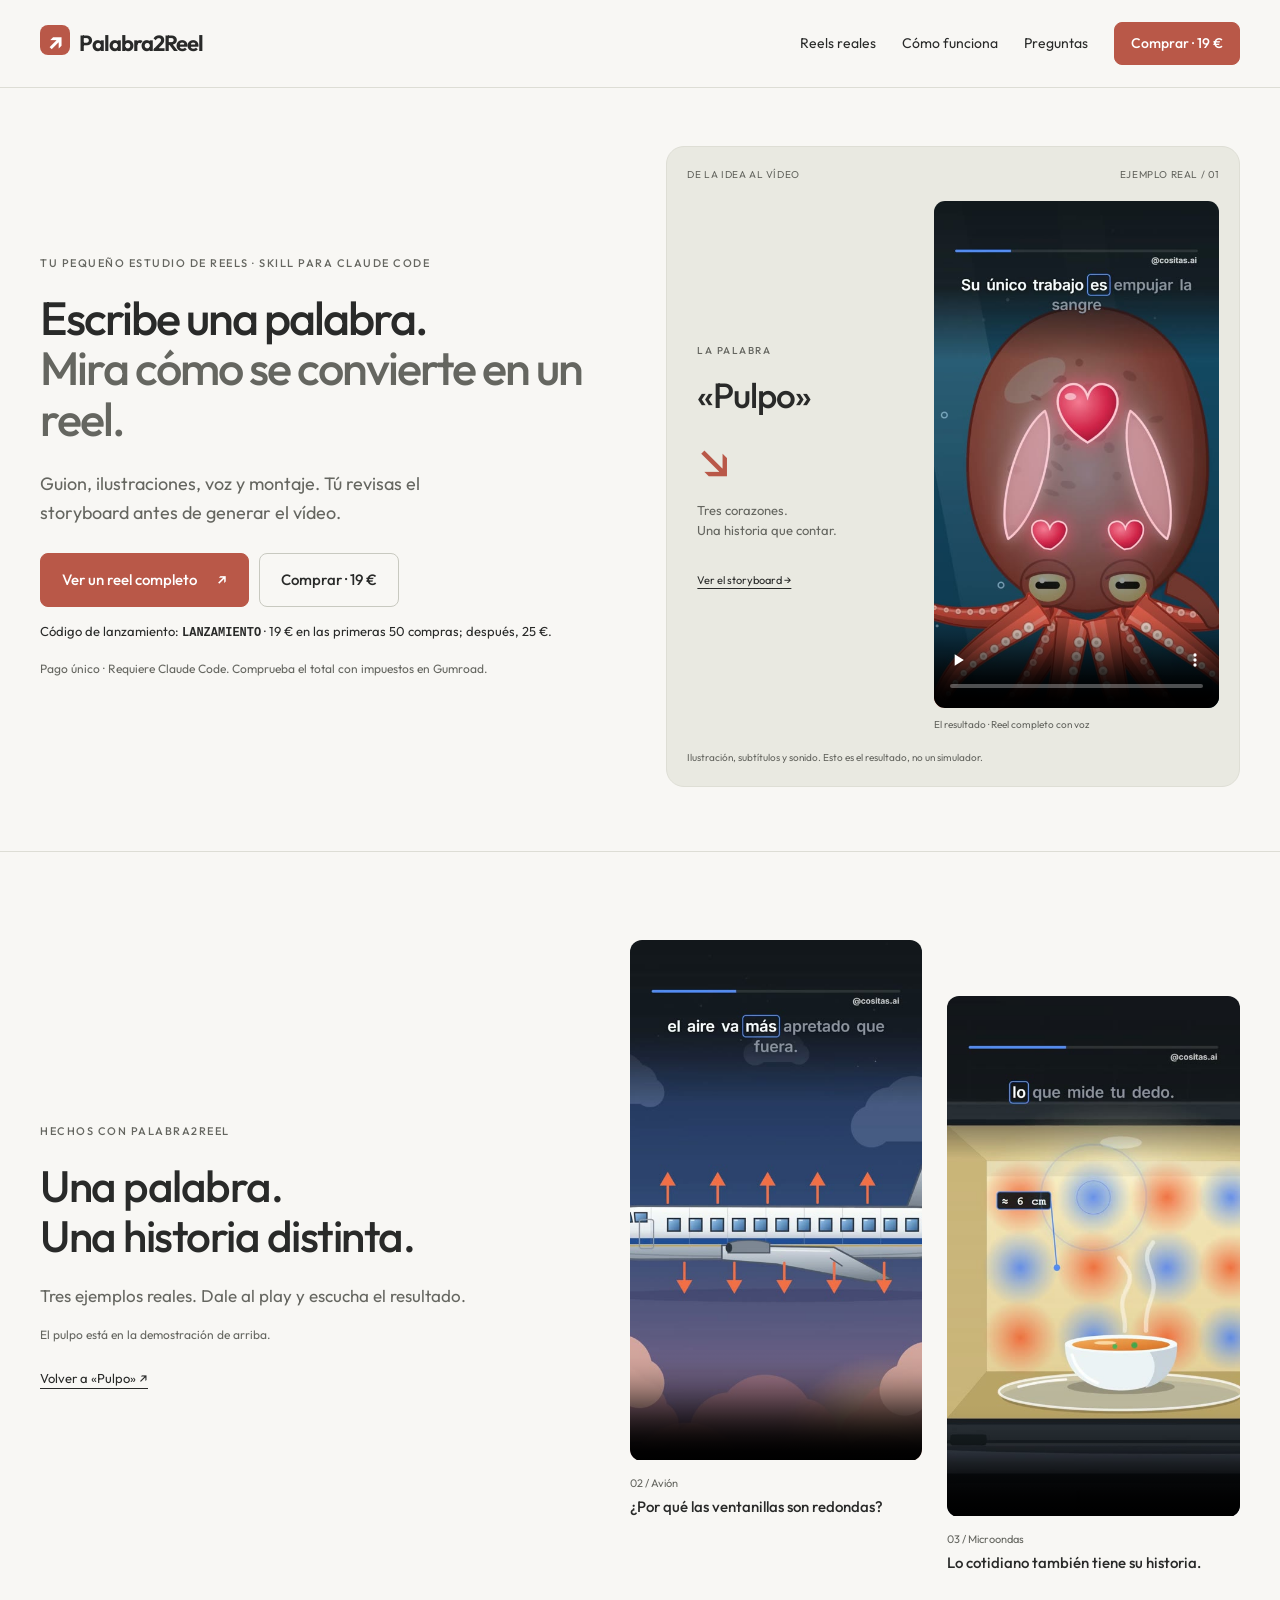
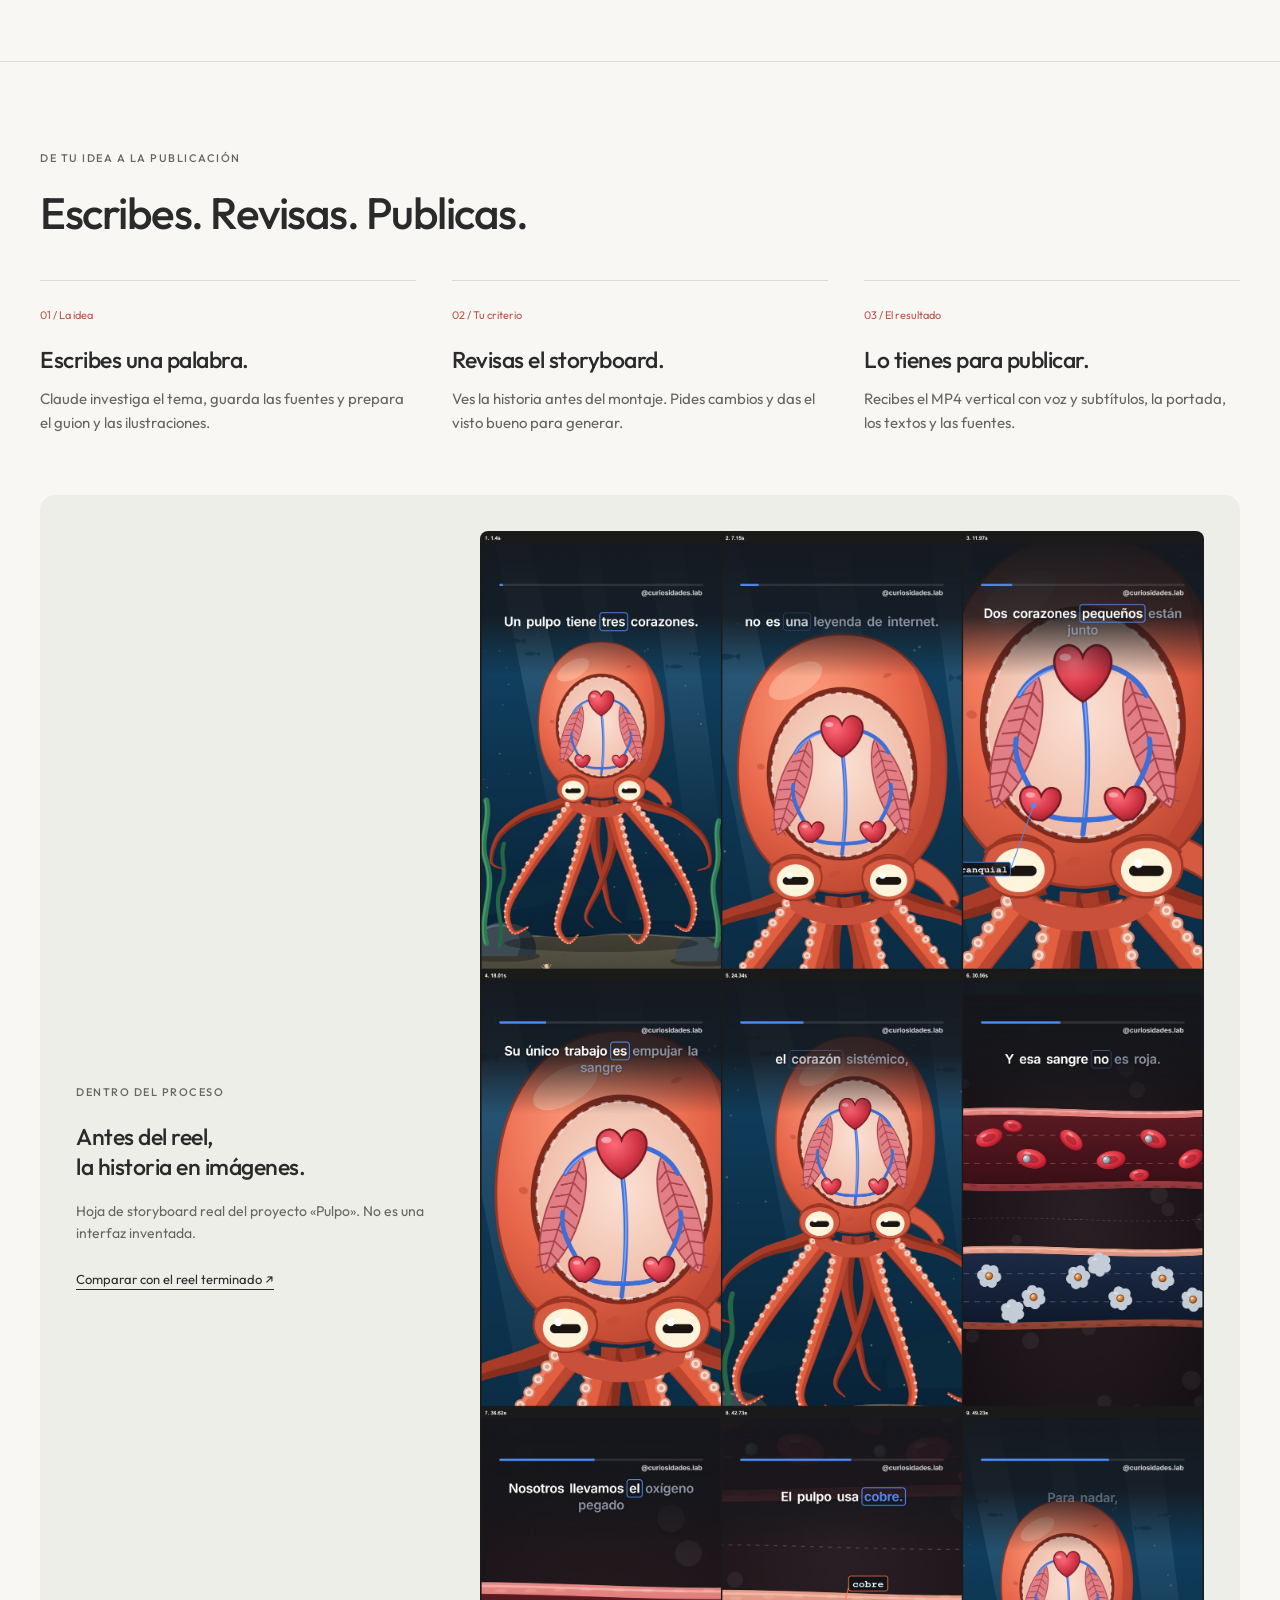
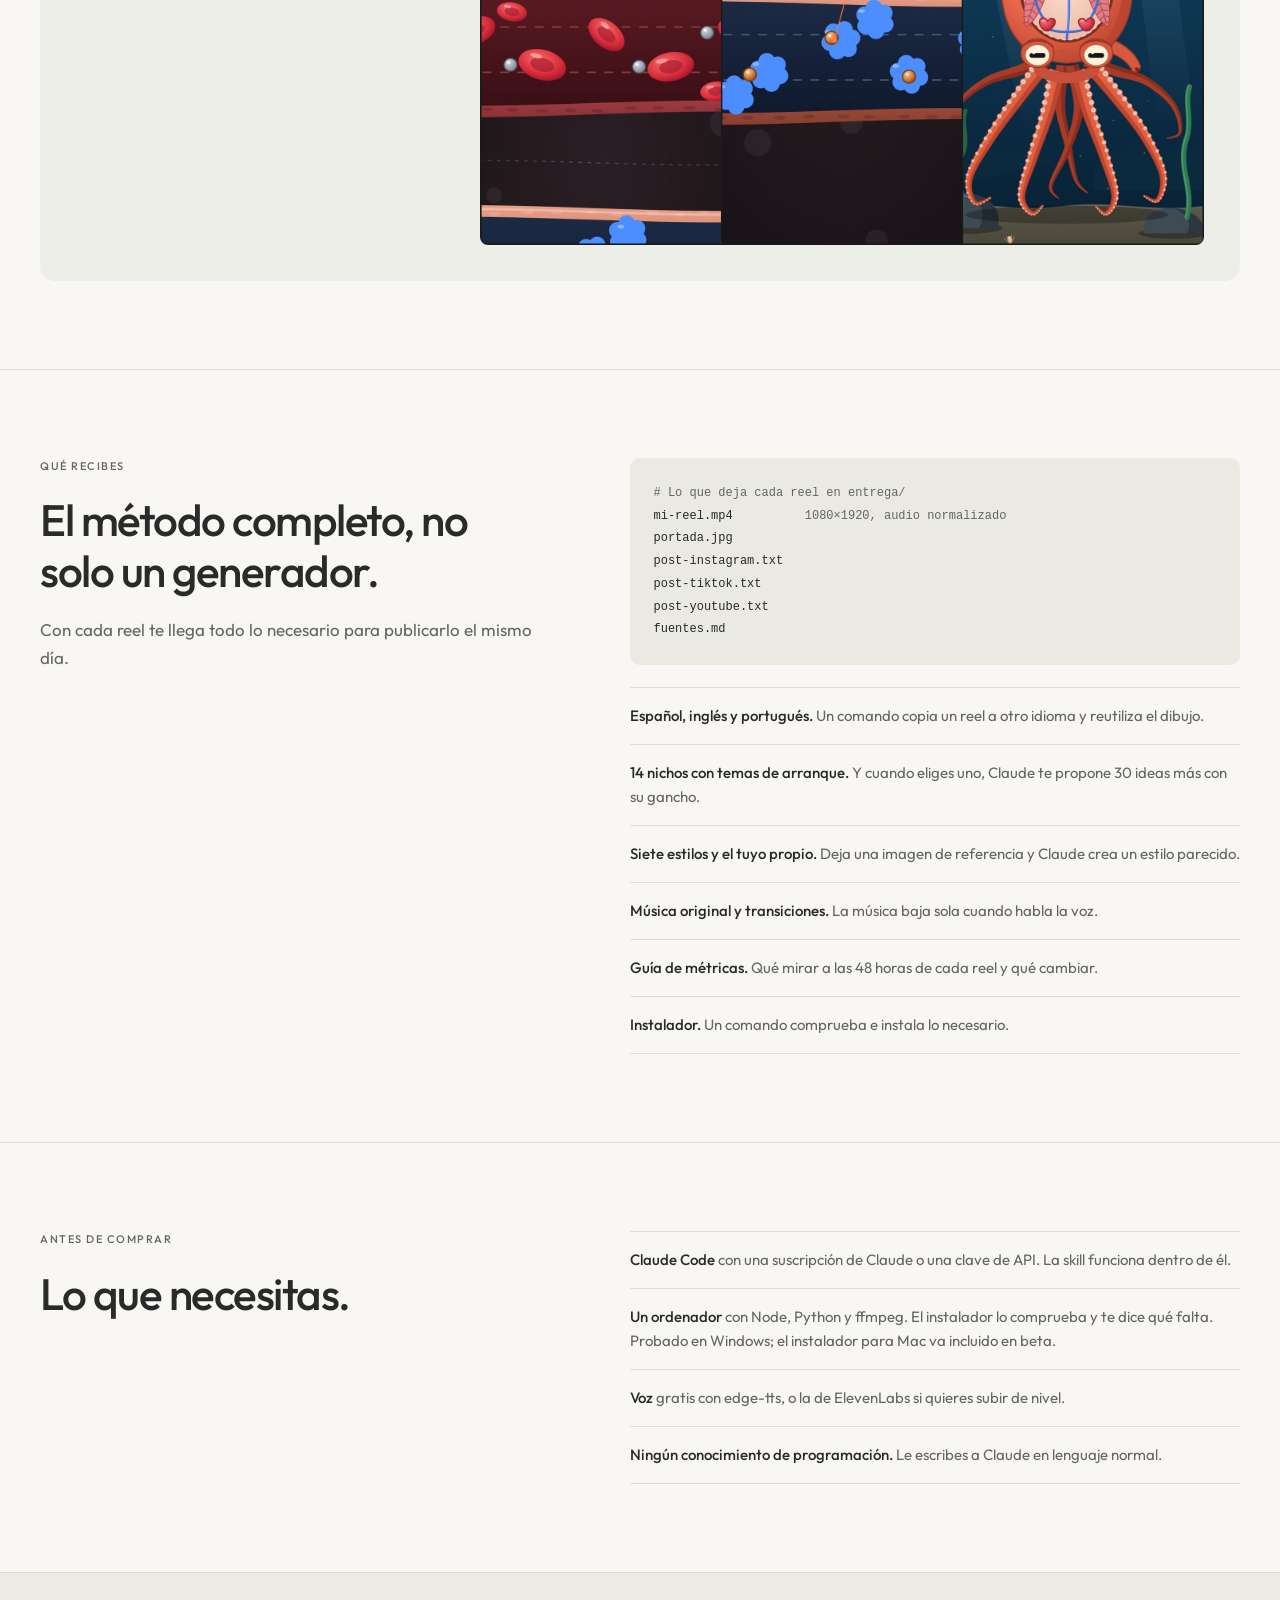
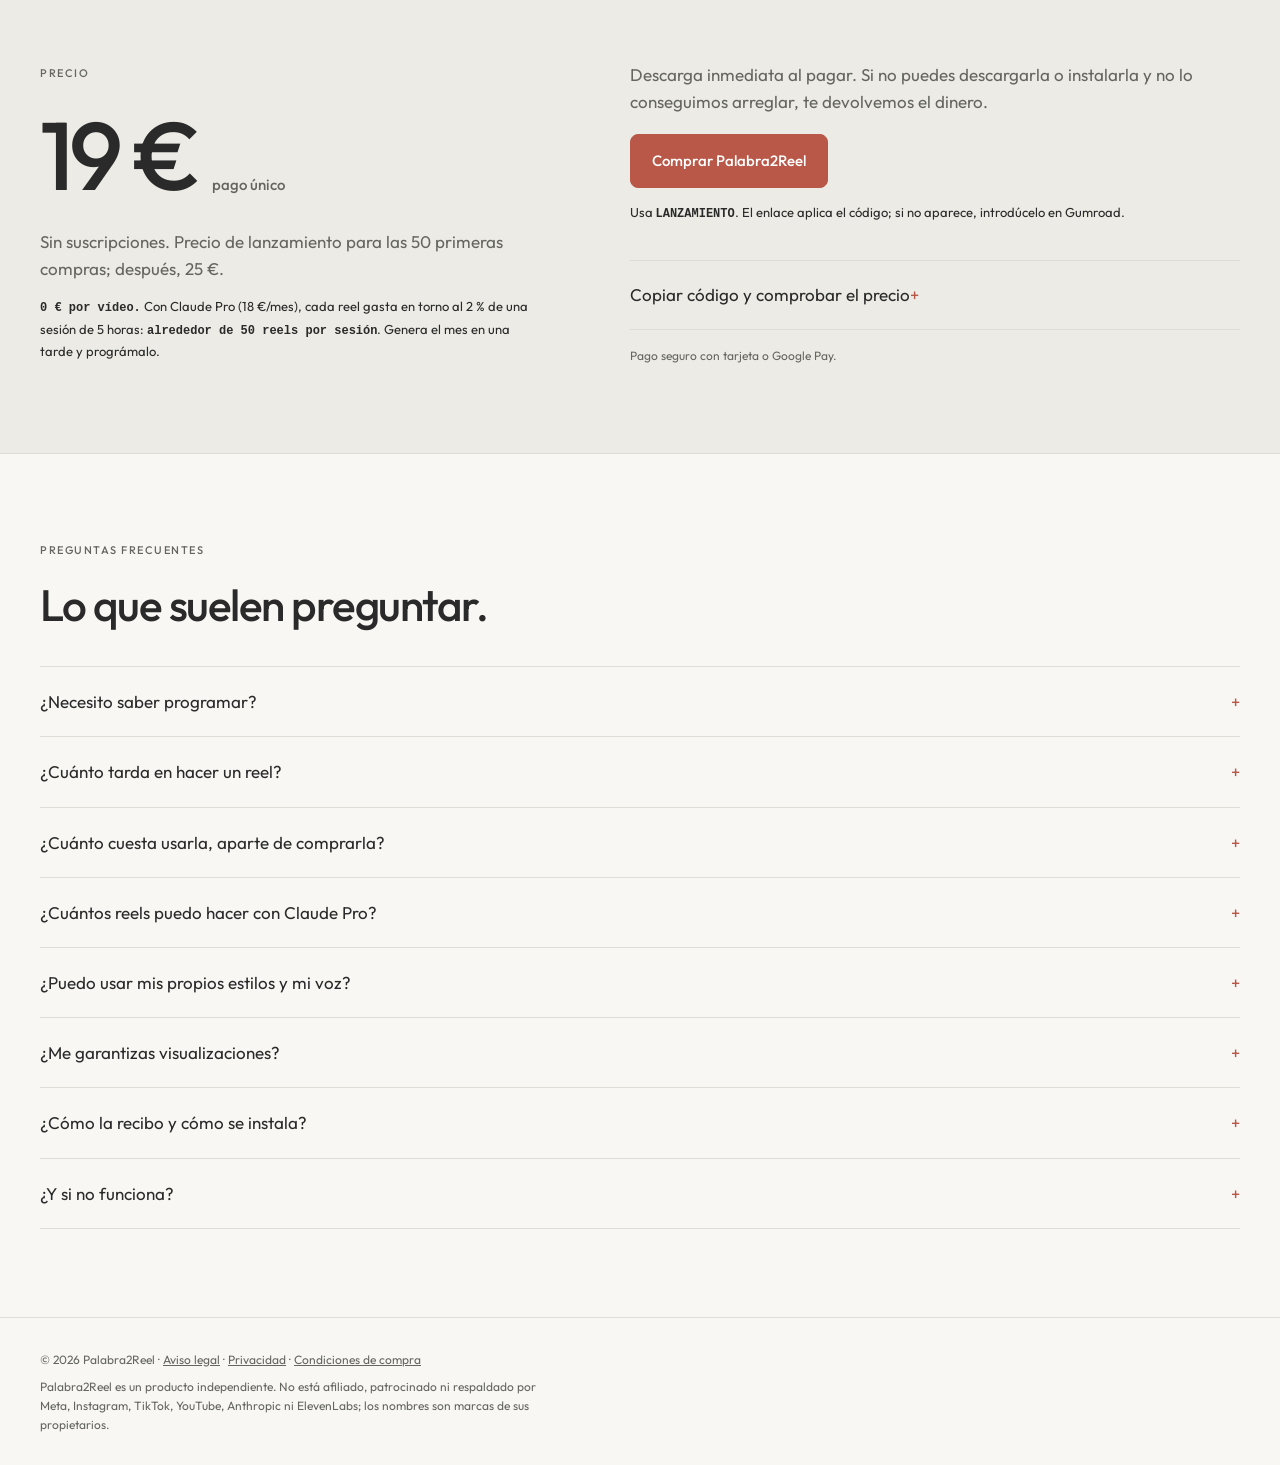
==== commit fcab9a7e: "Dato de uso: ~50 reels por sesión de 5 h con Claude Pro Co-Authored-By: Claude Opus 5.5 <noreply@ant" ====
--- a/index.html
+++ b/index.html
@@ -98,6 +98,7 @@
       <p class="kicker">Precio</p>
       <div class="big">19 €<small>pago único</small></div>
       <p class="sub">Sin suscripciones. Precio de lanzamiento para las 50 primeras compras; después, 25 €.</p>
+      <p class="launch-note"><strong>0 € por vídeo.</strong> Con Claude Pro (18 €/mes), cada reel gasta en torno al 2 % de una sesión de 5 horas: <strong>alrededor de 50 reels por sesión</strong>. Genera el mes en una tarde y prográmalo.</p>
     </div>
     <div>
       <p style="color:var(--muted);margin-bottom:18px">Descarga inmediata al pagar. Si no puedes descargarla o instalarla y no lo conseguimos arreglar, te devolvemos el dinero.</p>
@@ -116,6 +117,7 @@
     <details><summary>¿Necesito saber programar?</summary><p>No. Instalas la skill siguiendo unos pasos y, a partir de ahí, le escribes a Claude Code una palabra, como «pulpo». Claude hace el resto y te enseña un storyboard para que digas «adelante».</p></details>
     <details><summary>¿Cuánto tarda en hacer un reel?</summary><p>El montaje de un vídeo de un minuto tarda unos cinco minutos en nuestro ordenador. Antes, Claude investiga, escribe y dibuja; tú no pasas horas editando.</p></details>
     <details><summary>¿Cuánto cuesta usarla, aparte de comprarla?</summary><p>La skill no tiene cuota. Usas tu plan de Claude, o tu clave de API, y si lo eliges, créditos de ElevenLabs. Con la voz gratis de edge-tts no hay coste extra.</p></details>
+    <details><summary>¿Cuántos reels puedo hacer con Claude Pro?</summary><p>En nuestras pruebas con Claude Pro (18 €/mes), un reel completo, de la palabra al vídeo con control de calidad, gastó en torno al 2 % de una sesión de 5 horas: alrededor de 50 reels por sesión. Depende de lo complejo que sea el dibujo de cada tema, y Claude también tiene un límite semanal de uso. El montaje se hace en tu ordenador y no gasta nada.</p></details>
     <details><summary>¿Puedo usar mis propios estilos y mi voz?</summary><p>Sí. Puedes crear estilos propios y usar cualquier voz de tu cuenta de ElevenLabs. La skill genera una página para escuchar voces y elegir de oído.</p></details>
     <details><summary>¿Me garantizas visualizaciones?</summary><p>Nadie puede prometer alcance. Lo que sí tienes es todo lo que está en tu mano: ganchos pensados para frenar el scroll, el formato que mejor funciona en vertical, textos listos para cada plataforma y una guía para medir qué gana y repetirlo.</p></details>
     <details><summary>¿Cómo la recibo y cómo se instala?</summary><p>Al pagar aparece la descarga al instante. Descomprimes el archivo y haces doble clic en el instalador (el de Windows está probado; el de Mac va en beta y, si te da guerra, te ayudamos por correo): copia la skill a Claude Code y prepara lo necesario en un par de minutos. Después abres Claude Code y escribes «Prepara Palabra2Reel y hazme un reel de “pulpo”». Dentro del archivo hay una guía de una página, y preparamos un vídeo corto con los pasos.</p></details>
@@ -165,6 +167,16 @@
  video.addEventListener('play', () => document.querySelectorAll('video').forEach(other => { if(other !== video) other.pause(); }));
  video.addEventListener('error', () => { const note=document.createElement('p'); note.className='media-error'; note.textContent='No se pudo cargar el vídeo. Recarga la página para intentarlo de nuevo.'; video.after(note); }, {once:true});
 });
+
+// Medición sin cookies: contadores anónimos (no se guarda nada del visitante, solo se suma 1)
+function cuenta(clave) { try { fetch('https://abacus.jasoncameron.dev/hit/palabra2reel-cositas/' + clave, { keepalive: true }); } catch (e) {} }
+if (!/[?&]test=/.test(location.search)) {
+ cuenta('visitas');
+ if (/instagram|facebook|fbclid|utm_source=ig/i.test(document.referrer + location.search)) cuenta('visitas-instagram');
+}
+document.querySelectorAll('a.buy').forEach(a => a.addEventListener('click', () => cuenta('clic-comprar')));
+document.querySelectorAll('video').forEach(video => video.addEventListener('play', () => cuenta('play-demo'), { once: true }));
+document.querySelector('.copy-code')?.addEventListener('click', () => cuenta('copia-codigo'));
 </script>
 </body>
 </html>
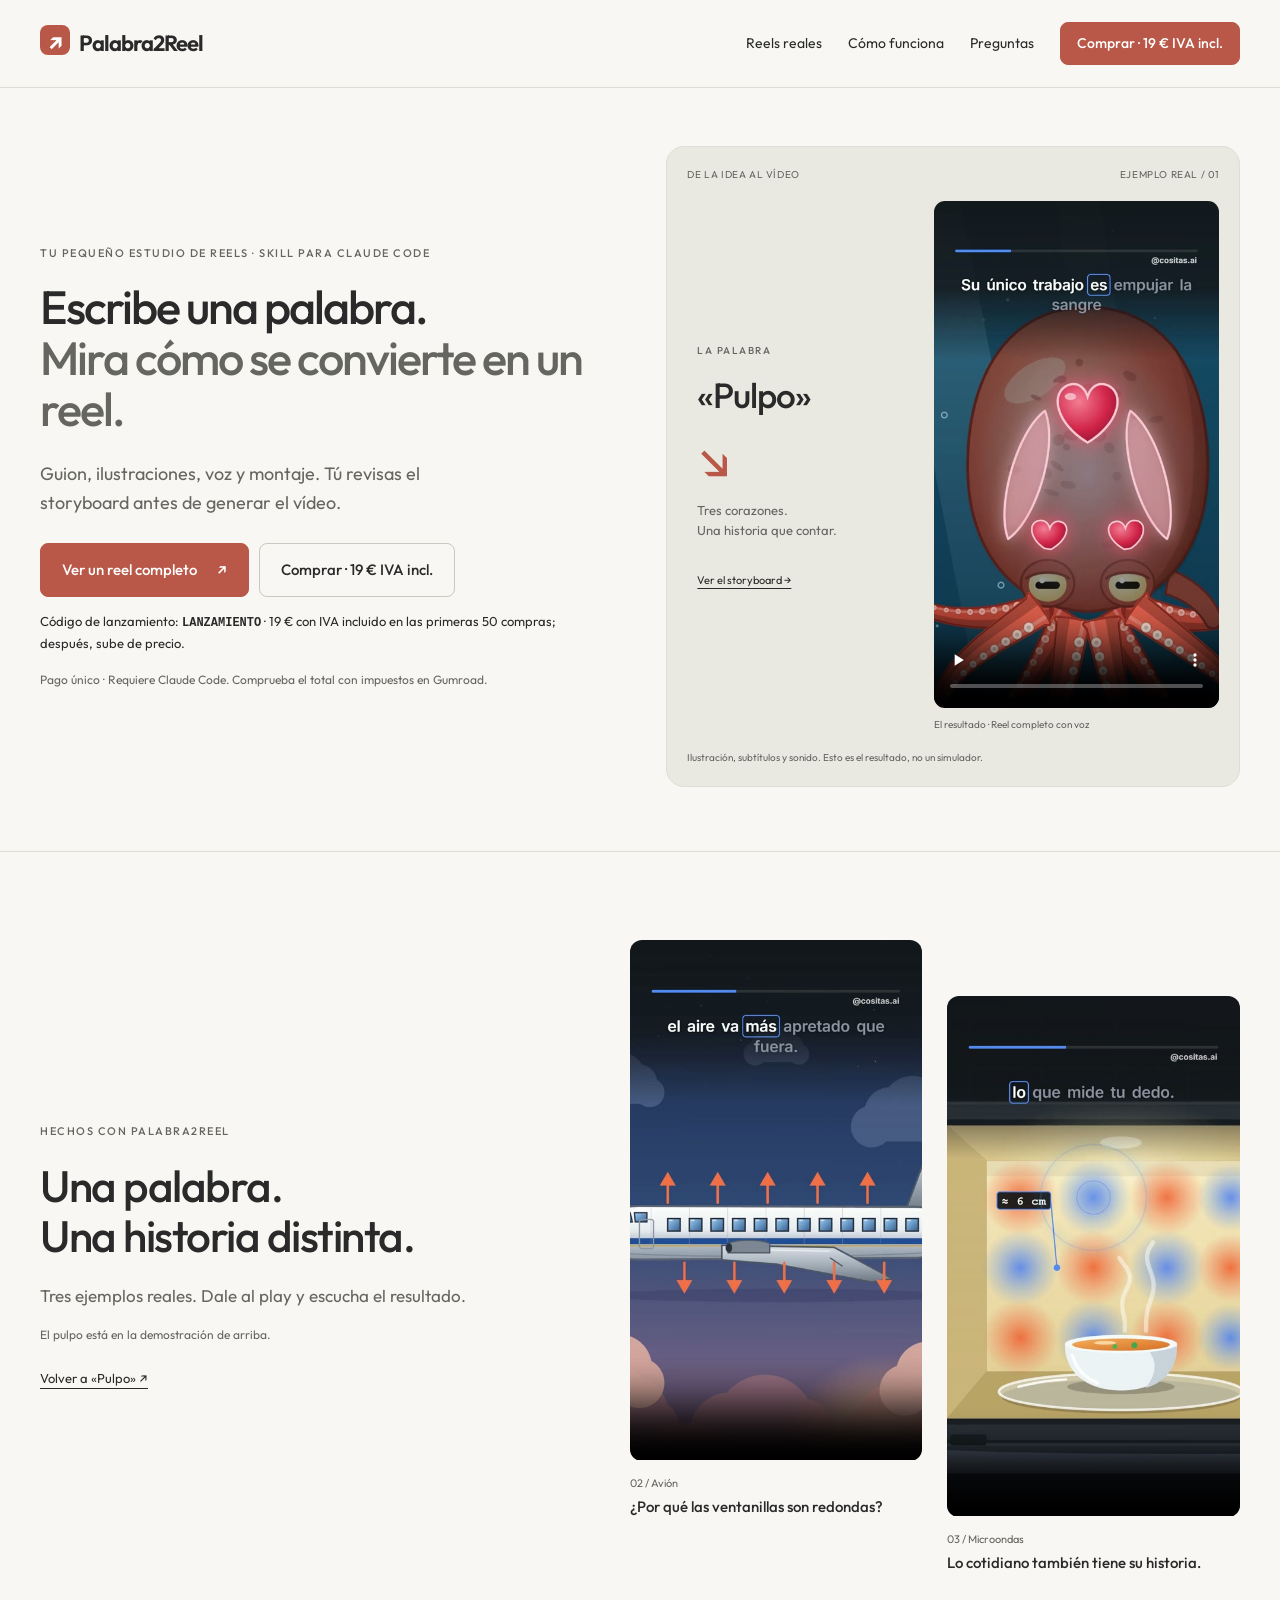
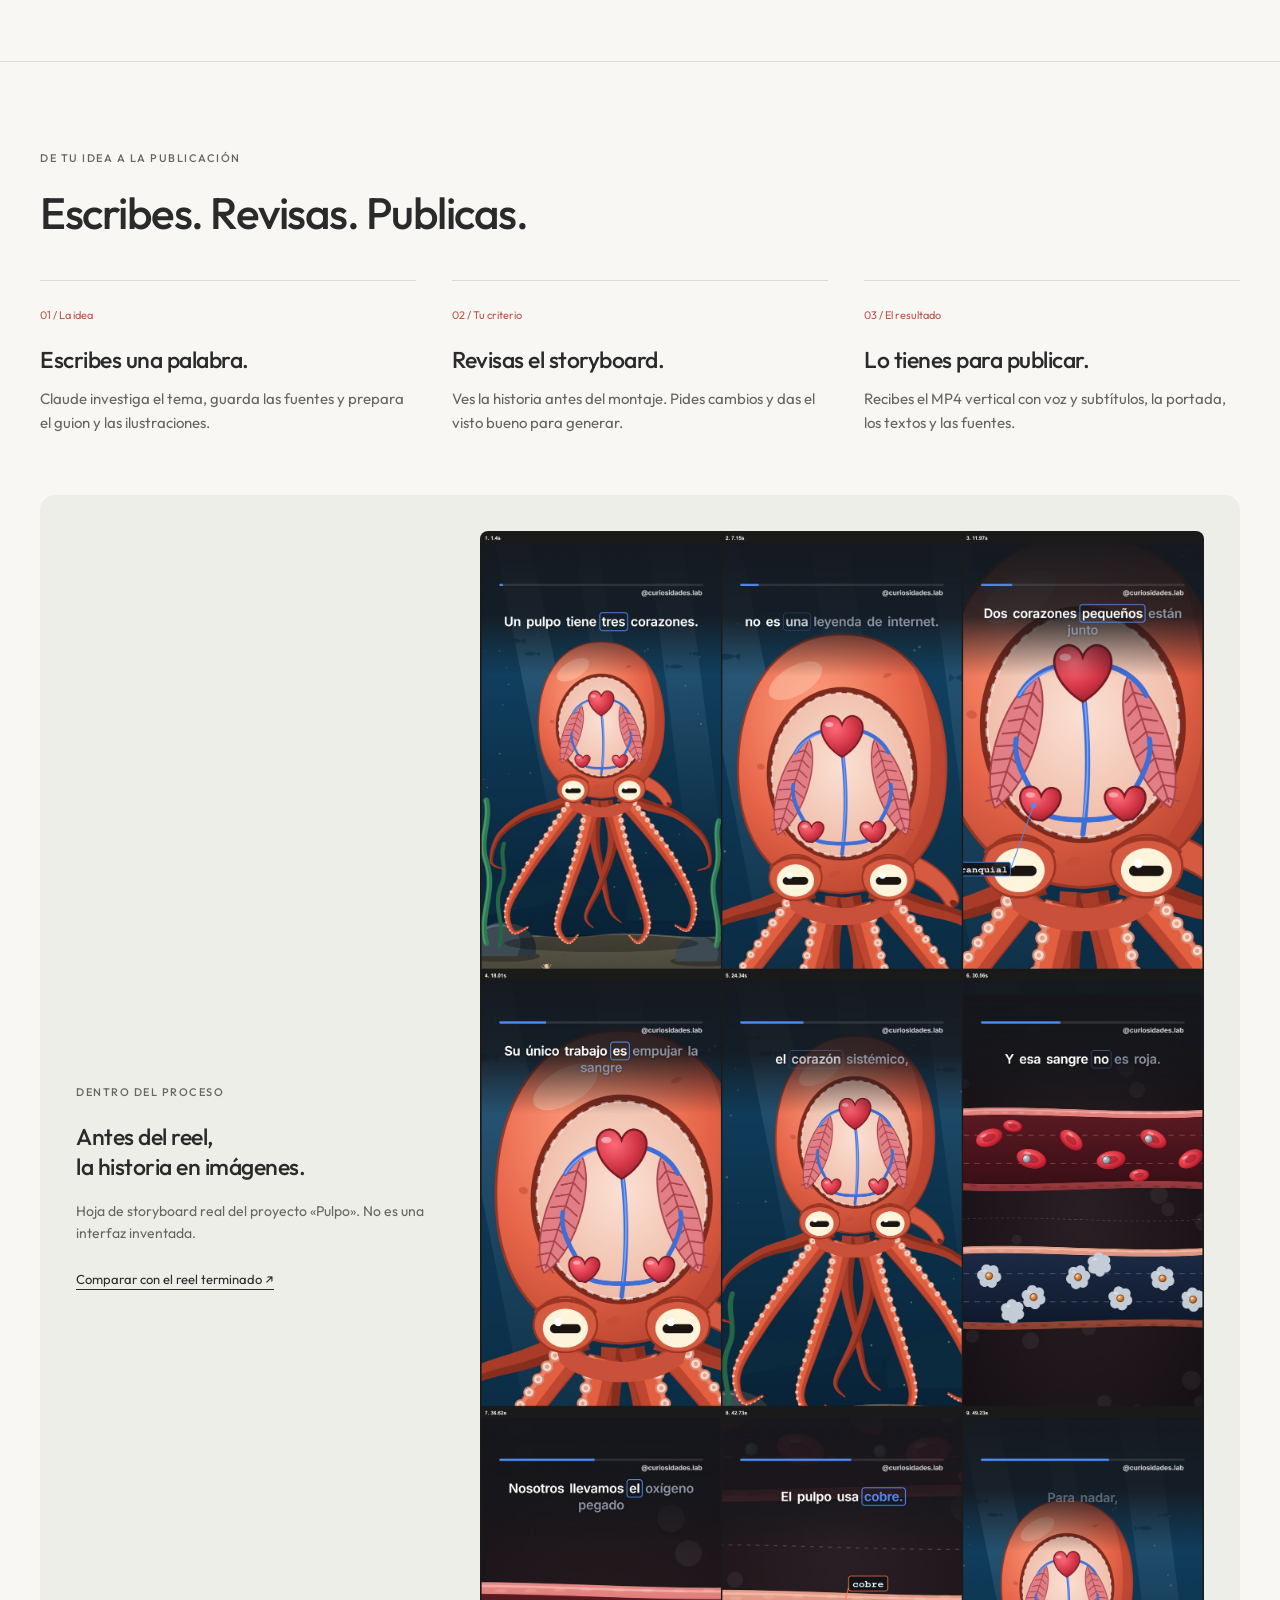
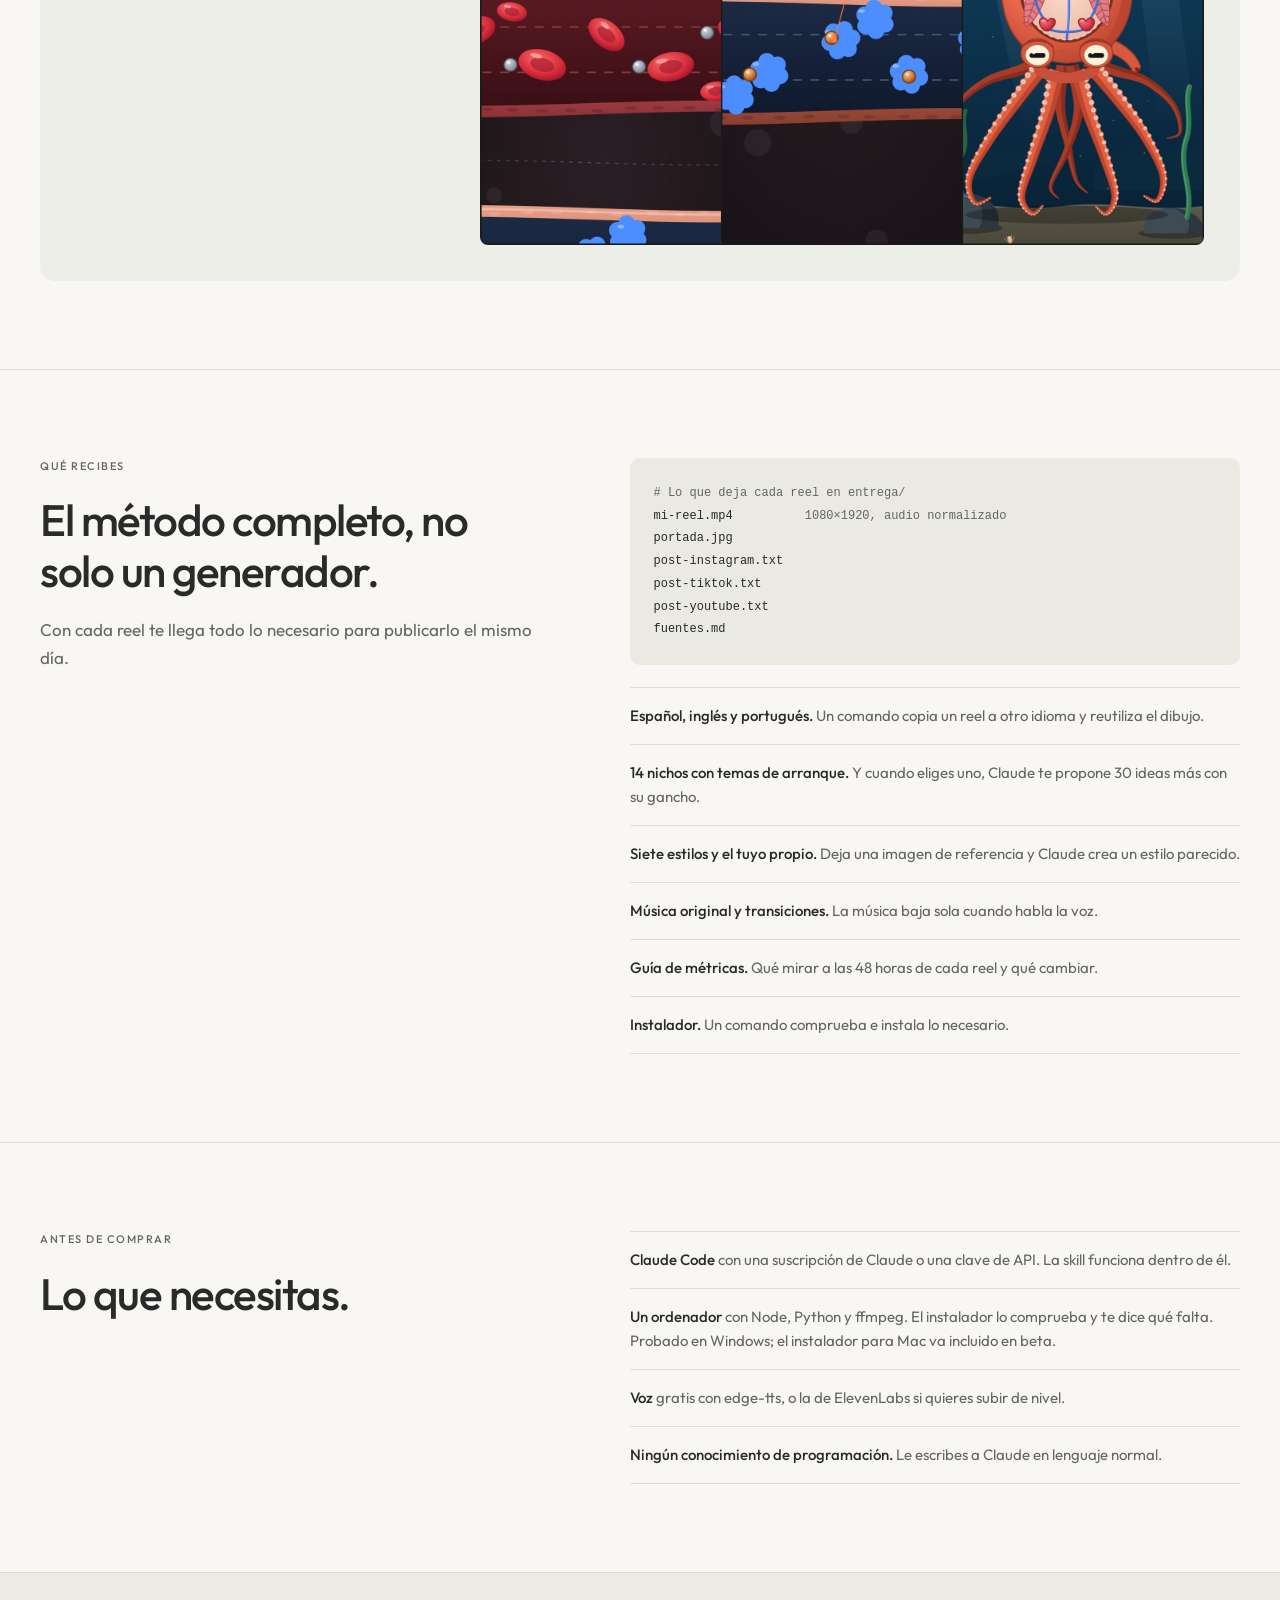
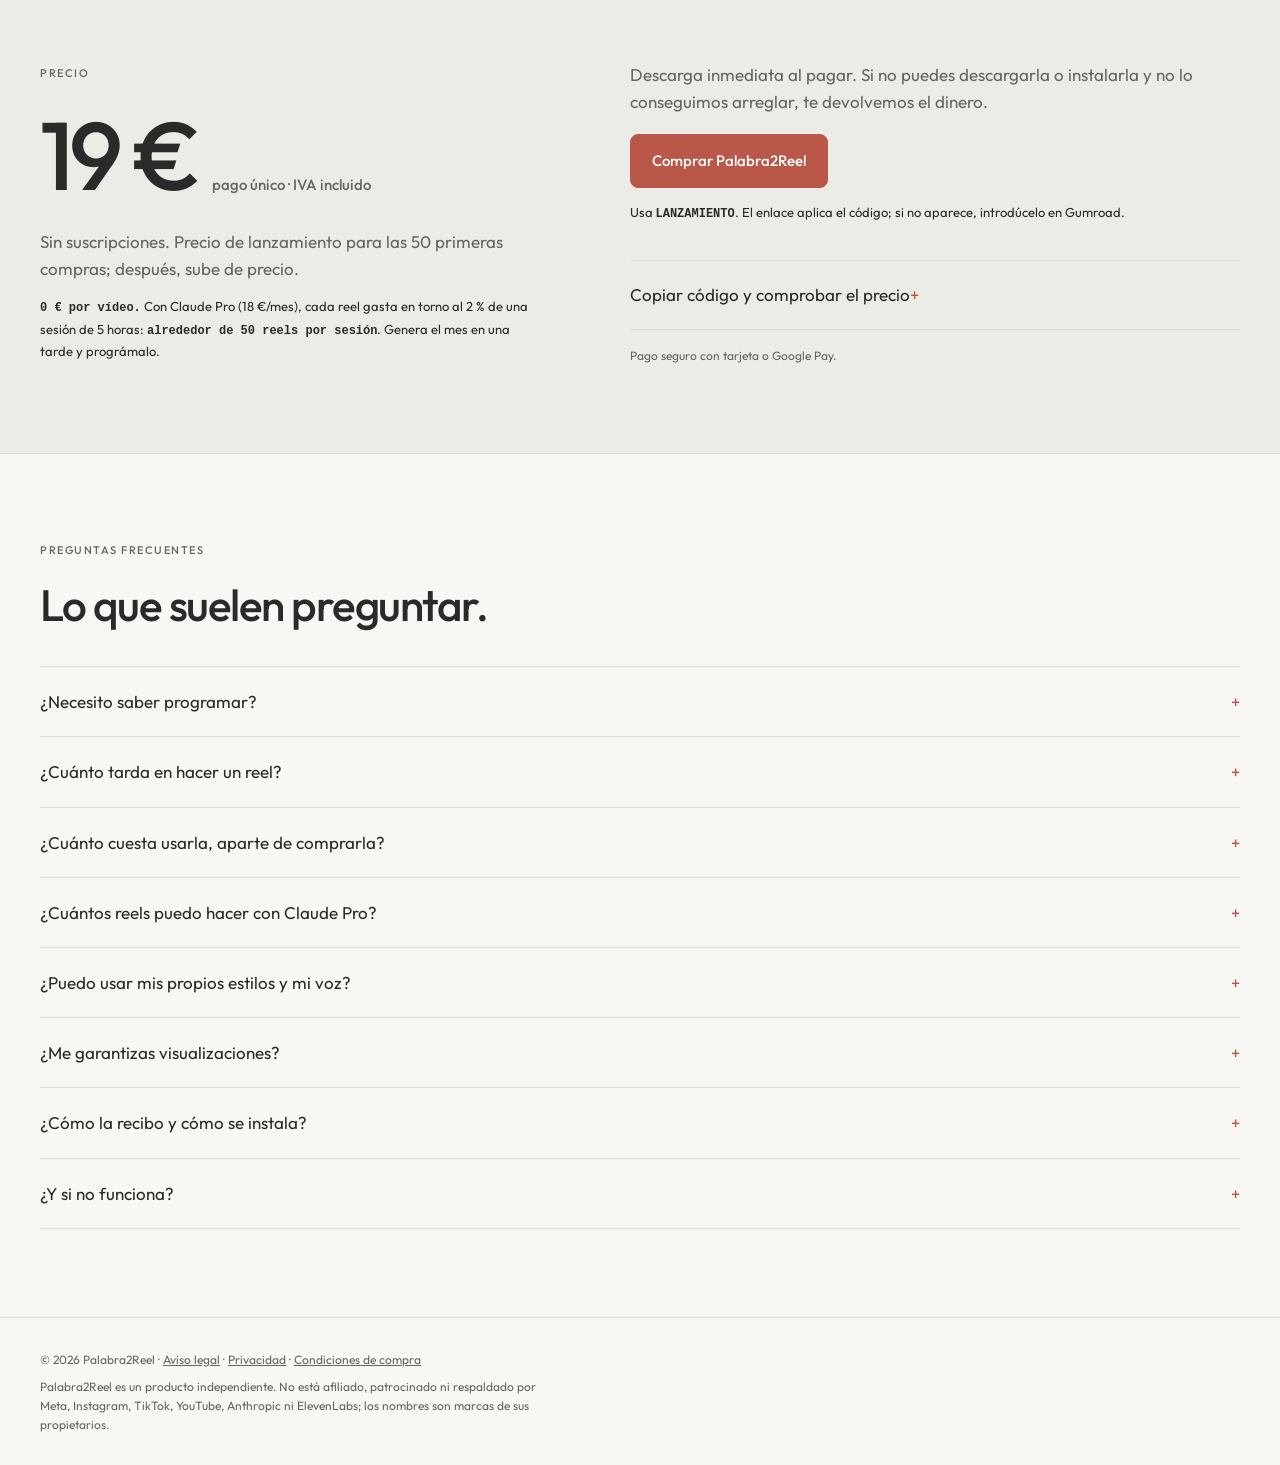
==== commit 6a3bbf65: "Precio con IVA incluido en la web Co-Authored-By: Claude Sonnet 5.5 <noreply@anthropic.com>" ====
--- a/index.html
+++ b/index.html
@@ -18,7 +18,7 @@
 <header>
   <div class="wrap">
     <a class="word" href="#">Palabra2Reel</a>
-    <nav aria-label="Navegación principal"><a class="hide-s" href="#ejemplos">Reels reales</a><a class="hide-s" href="#como">Cómo funciona</a><a class="hide-s" href="#faq">Preguntas</a><a class="btn sm buy" href="https://macvfx.gumroad.com/l/palabra2reel/LANZAMIENTO?wanted=true" aria-describedby="launch-tip">Comprar · 19 €</a></nav>
+    <nav aria-label="Navegación principal"><a class="hide-s" href="#ejemplos">Reels reales</a><a class="hide-s" href="#como">Cómo funciona</a><a class="hide-s" href="#faq">Preguntas</a><a class="btn sm buy" href="https://macvfx.gumroad.com/l/palabra2reel/LANZAMIENTO?wanted=true" aria-describedby="launch-tip">Comprar · 19 € IVA incl.</a></nav>
   </div>
 </header>
 
@@ -29,8 +29,8 @@
       <p class="kicker">Tu pequeño estudio de reels · Skill para Claude Code</p>
       <h1>Escribe una palabra.<br><span>Mira cómo se convierte en un reel.</span></h1>
       <p class="lead">Guion, ilustraciones, voz y montaje. Tú revisas el storyboard antes de generar el vídeo.</p>
-      <div class="actions"><a class="btn" href="#reel" data-play="demo">Ver un reel completo <span aria-hidden="true">↗</span></a><a class="btn line buy" href="https://macvfx.gumroad.com/l/palabra2reel/LANZAMIENTO?wanted=true" aria-describedby="launch-tip">Comprar · 19 €</a></div>
-      <p class="launch-note">Código de lanzamiento: <strong>LANZAMIENTO</strong> · 19 € en las primeras 50 compras; después, 25 €.</p>
+      <div class="actions"><a class="btn" href="#reel" data-play="demo">Ver un reel completo <span aria-hidden="true">↗</span></a><a class="btn line buy" href="https://macvfx.gumroad.com/l/palabra2reel/LANZAMIENTO?wanted=true" aria-describedby="launch-tip">Comprar · 19 € IVA incl.</a></div>
+      <p class="launch-note">Código de lanzamiento: <strong>LANZAMIENTO</strong> · 19 € con IVA incluido en las primeras 50 compras; después, sube de precio.</p>
       <p class="fine">Pago único · Requiere Claude Code. Comprueba el total con impuestos en Gumroad.</p>
     </div>
     <div class="studio" id="reel">
@@ -96,15 +96,15 @@
   <div class="wrap price">
     <div>
       <p class="kicker">Precio</p>
-      <div class="big">19 €<small>pago único</small></div>
-      <p class="sub">Sin suscripciones. Precio de lanzamiento para las 50 primeras compras; después, 25 €.</p>
+      <div class="big">19 €<small>pago único · IVA incluido</small></div>
+      <p class="sub">Sin suscripciones. Precio de lanzamiento para las 50 primeras compras; después, sube de precio.</p>
       <p class="launch-note"><strong>0 € por vídeo.</strong> Con Claude Pro (18 €/mes), cada reel gasta en torno al 2 % de una sesión de 5 horas: <strong>alrededor de 50 reels por sesión</strong>. Genera el mes en una tarde y prográmalo.</p>
     </div>
     <div>
       <p style="color:var(--muted);margin-bottom:18px">Descarga inmediata al pagar. Si no puedes descargarla o instalarla y no lo conseguimos arreglar, te devolvemos el dinero.</p>
       <a class="btn buy" href="https://macvfx.gumroad.com/l/palabra2reel/LANZAMIENTO?wanted=true" aria-describedby="launch-tip">Comprar Palabra2Reel</a>
       <p class="launch-note">Usa <strong>LANZAMIENTO</strong>. El enlace aplica el código; si no aparece, introdúcelo en Gumroad.</p>
-      <details class="coupon-help"><summary>Copiar código y comprobar el precio</summary><p>19 € con el código en las primeras 50 compras; después, 25 €. Gumroad calcula los impuestos y muestra el total antes de pagar. Revisa el importe final.</p><button type="button" class="copy-code">Copiar LANZAMIENTO</button><span class="copy-status" role="status" aria-live="polite"></span></details>
+      <details class="coupon-help"><summary>Copiar código y comprobar el precio</summary><p>19 € con IVA incluido con el código en las primeras 50 compras; después, sube de precio. Gumroad muestra el total antes de pagar.</p><button type="button" class="copy-code">Copiar LANZAMIENTO</button><span class="copy-status" role="status" aria-live="polite"></span></details>
       <p class="fine">Pago seguro con tarjeta o Google Pay.</p>
     </div>
   </div>
@@ -133,7 +133,7 @@
   </div>
 </footer>
 
-<p id="launch-tip" class="launch-tip" role="tooltip" hidden>Código LANZAMIENTO · 19 € en las primeras 50 compras; después, 25 €. Revisa impuestos y total en Gumroad.</p>
+<p id="launch-tip" class="launch-tip" role="tooltip" hidden>Código LANZAMIENTO · 19 € con IVA incluido en las primeras 50 compras; después, sube de precio. Revisa impuestos y total en Gumroad.</p>
 <script>
 // Enlace de compra: sustituir por la URL del producto (Gumroad…) y todos los botones apuntarán a ella.
 const BUY_URL = "https://macvfx.gumroad.com/l/palabra2reel/LANZAMIENTO?wanted=true";
